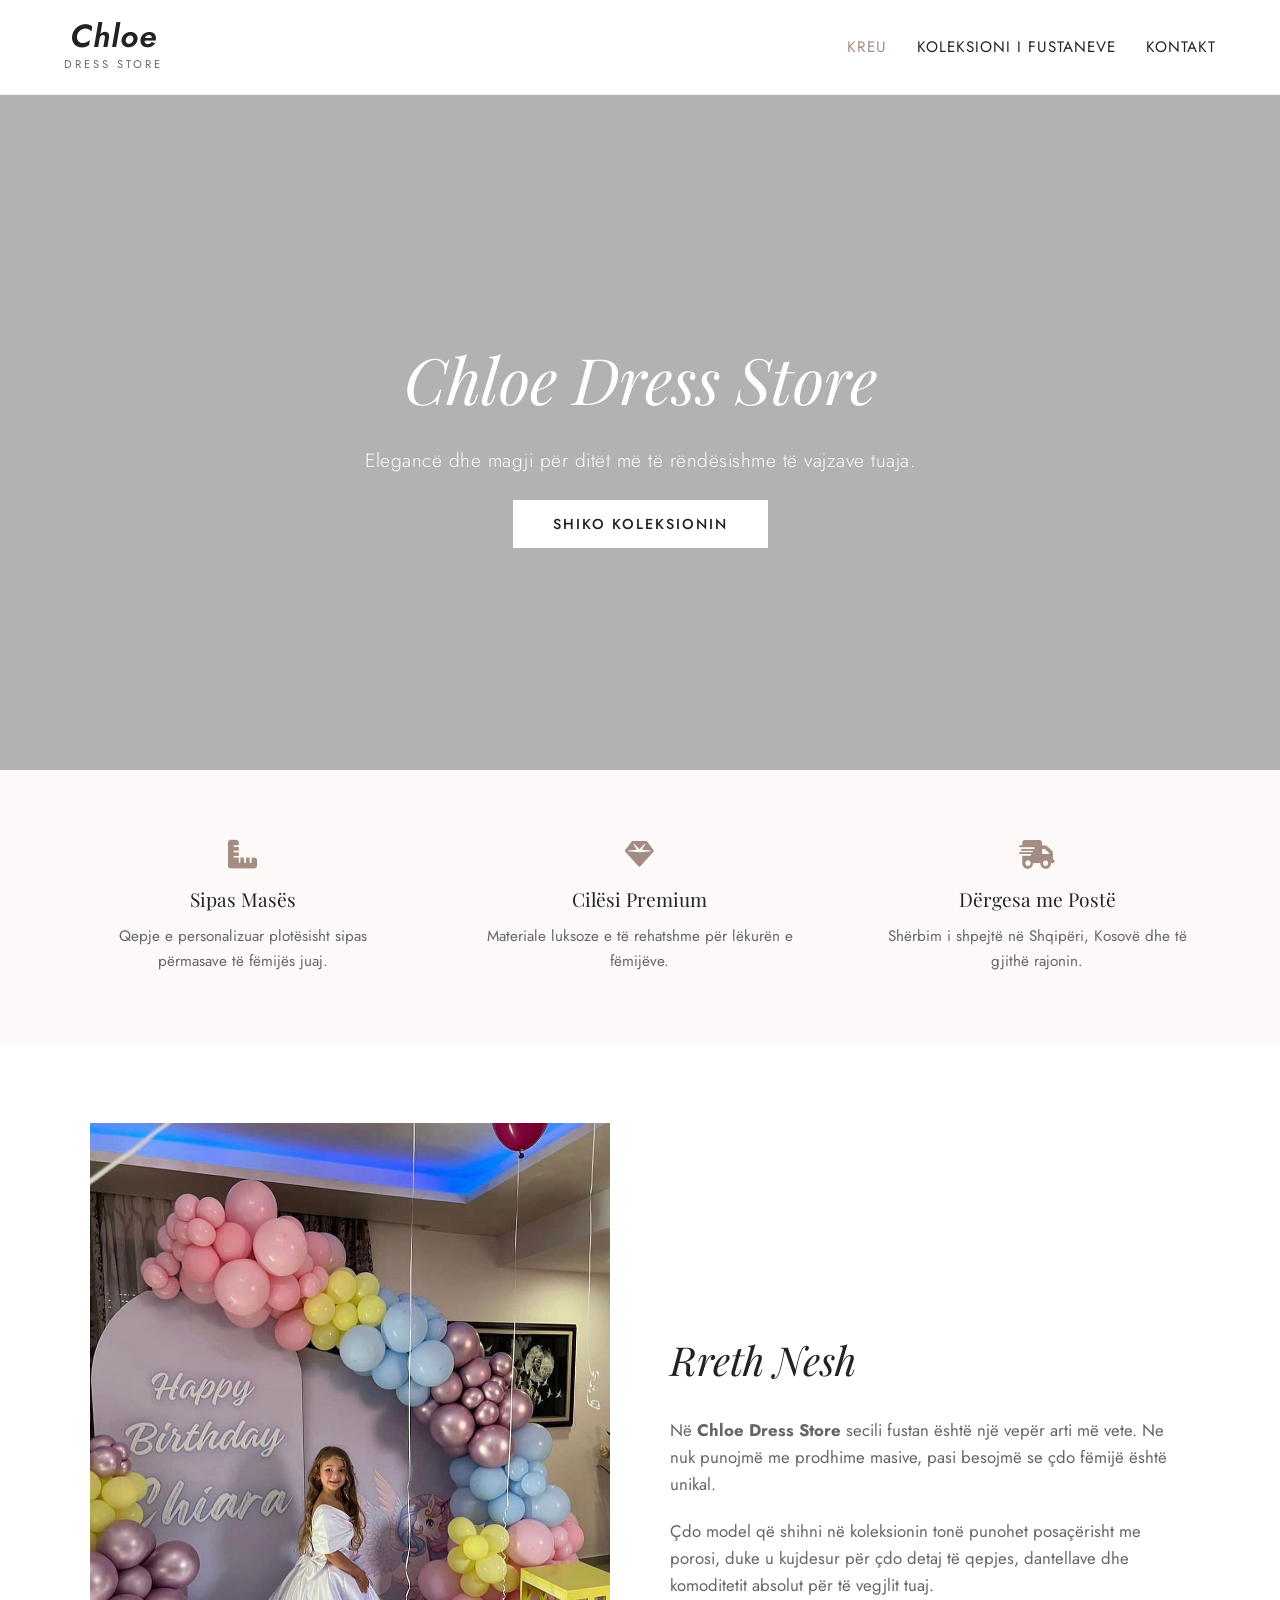
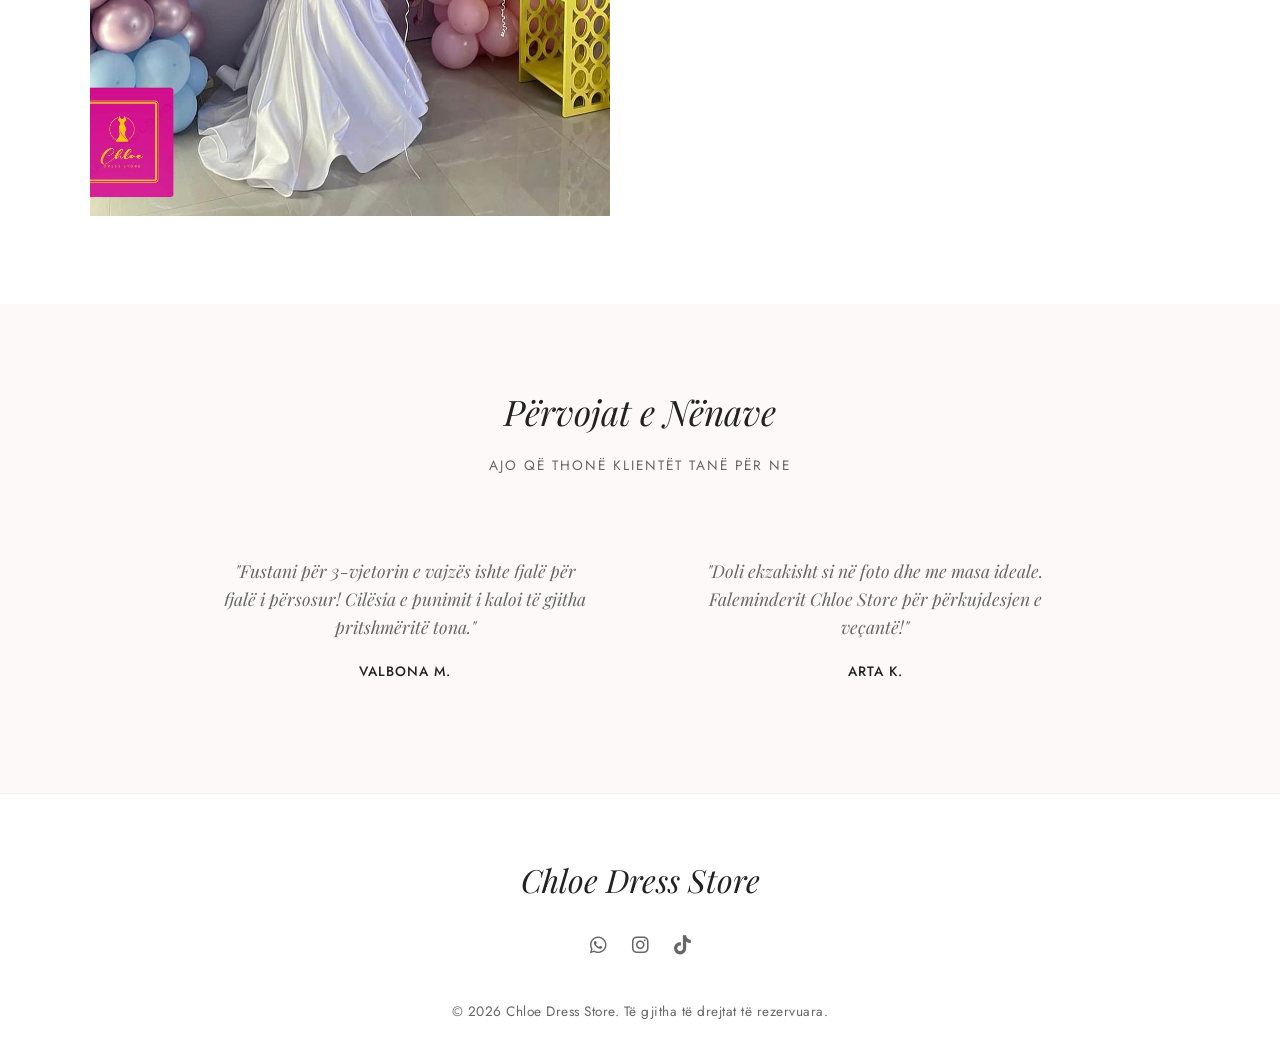
==== index.html @ 7ad75696 "Update index.html" ====
<!DOCTYPE html>
<html lang="sq">
<head>
    <meta charset="UTF-8">
    <meta name="viewport" content="width=device-width, initial-scale=1.0">
    <title>Chloe Dress Store | Kryesore</title>
    
    <!-- Fontet e reja elegante -->
    <link href="https://fonts.googleapis.com/css2?family=Playfair+Display:ital,wght@0,400;0,600;1,400;1,600&family=Jost:wght@300;400;500&display=swap" rel="stylesheet">
    <link rel="stylesheet" href="https://cdnjs.cloudflare.com/ajax/libs/font-awesome/6.4.0/css/all.min.css">
    
    <style>
        :root {
            --primary: #222222;        /* E zezë e butë për tekstin kryesor */
            --accent: #a38d82;         /* Ngjyrë toke/blush elegante për detajet */
            --light-bg: #fcf9f8;       /* Sfond i lehtë dhe i ngrohtë */
            --white: #ffffff;
            --gray: #666666;
            --border: #f0f0f0;
        }

        * { 
            margin: 0; 
            padding: 0; 
            box-sizing: border-box; 
            scroll-behavior: smooth; 
        }
        
        body { 
            font-family: 'Jost', sans-serif; 
            background-color: var(--white); 
            color: var(--primary); 
            line-height: 1.6;
        }

        h1, h2, h3, h4 {
            font-family: 'Playfair Display', serif;
            font-weight: 400;
        }

        /* ----- HEADER ----- */
        header { 
            background: var(--white); 
            padding: 20px 5%; 
            position: sticky; 
            top: 0; 
            z-index: 1000; 
            border-bottom: 1px solid var(--border); 
        }
        
        .nav-container { 
            display: flex; 
            justify-content: space-between; 
            align-items: center; 
            max-width: 1200px; 
            margin: 0 auto; 
        }
        
        .logo { 
            display: flex; 
            flex-direction: column;
            align-items: center; 
            text-decoration: none; 
        }
        
        .logo-text { 
            font-size: 2rem; 
            color: var(--primary); 
            font-style: italic;
            font-weight: 600; 
            line-height: 1; 
            letter-spacing: 1px;
        }
        
        .logo-sub { 
            font-size: 0.7rem; 
            letter-spacing: 3px; 
            color: var(--gray); 
            text-transform: uppercase; 
            margin-top: 4px;
        }
        
        .nav-menu { 
            display: flex; 
            list-style: none; 
            gap: 30px; 
        }
        
        .nav-link { 
            color: var(--primary); 
            text-decoration: none; 
            font-weight: 400; 
            font-size: 0.95rem; 
            text-transform: uppercase;
            letter-spacing: 1px;
            transition: color 0.3s; 
        }
        
        .nav-link:hover, .nav-link.active { 
            color: var(--accent); 
        }
        
        .hamburger { 
            display: none; 
            color: var(--primary); 
            font-size: 1.5rem; 
            cursor: pointer; 
        }

        /* ----- HERO SECTION ----- */
        .hero { 
            height: 75vh; 
            background: linear-gradient(rgba(0, 0, 0, 0.3), rgba(0, 0, 0, 0.3)), url('https://images.unsplash.com/photo-1518831959646-742c3a14ebf7?auto=format&fit=crop&w=1500&q=80') center/cover; 
            display: flex; 
            align-items: center; 
            justify-content: center; 
            text-align: center; 
            color: var(--white); 
            padding: 0 20px; 
        }
        
        .hero-content h1 { 
            font-size: 4rem; 
            margin-bottom: 15px; 
            font-style: italic;
        }
        
        .hero p { 
            font-size: 1.2rem; 
            max-width: 600px; 
            margin: 0 auto 35px auto; 
            font-weight: 300; 
            letter-spacing: 0.5px;
        }
        
        .btn-primary { 
            background: var(--white); 
            color: var(--primary); 
            padding: 14px 40px; 
            text-decoration: none; 
            font-weight: 500; 
            text-transform: uppercase; 
            letter-spacing: 2px;
            font-size: 0.9rem;
            transition: all 0.3s ease; 
        }
        
        .btn-primary:hover { 
            background: var(--primary); 
            color: var(--white); 
        }

        /* ----- FEATURES ----- */
        .features { 
            background-color: var(--light-bg);
            padding: 50px 5%;
            display: grid; 
            grid-template-columns: repeat(auto-fit, minmax(250px, 1fr)); 
            gap: 40px; 
            text-align: center;
        }
        
        .feature-box { 
            padding: 20px;
        }
        
        .feature-box i { 
            font-size: 1.8rem; 
            color: var(--accent); 
            margin-bottom: 15px; 
        }
        
        .feature-box h4 { 
            font-size: 1.2rem; 
            margin-bottom: 10px; 
            color: var(--primary);
        }
        
        .feature-box p { 
            font-size: 0.95rem; 
            color: var(--gray); 
        }

        /* ----- ABOUT SECTION ----- */
        .about-section { 
            padding: 80px 5%; 
            background: var(--white);
        }
        
        .about-container { 
            max-width: 1100px; 
            margin: 0 auto; 
            display: grid; 
            grid-template-columns: 1fr 1fr; 
            gap: 60px; 
            align-items: center; 
        }
        
        .about-img img { 
            width: 100%; 
            aspect-ratio: 3 / 4; /* Formati 3:4 per fustanet */
            object-fit: cover;
        }
        
        .about-text h2 { 
            font-size: 2.5rem; 
            color: var(--primary); 
            margin-bottom: 25px; 
            font-style: italic;
        }
        
        .about-text p { 
            color: var(--gray); 
            margin-bottom: 20px; 
            font-size: 1.05rem;
        }

        /* ----- TESTIMONIALS ----- */
        .testimonials { 
            background-color: var(--light-bg);
            padding: 80px 5%; 
            text-align: center;
        }
        
        .section-title { 
            font-size: 2.2rem; 
            color: var(--primary); 
            margin-bottom: 15px; 
            font-style: italic;
        }
        
        .section-subtitle { 
            color: var(--gray); 
            margin-bottom: 50px; 
            text-transform: uppercase;
            letter-spacing: 2px;
            font-size: 0.85rem;
        }
        
        .test-grid { 
            max-width: 900px;
            margin: 0 auto;
            display: grid; 
            grid-template-columns: repeat(auto-fit, minmax(300px, 1fr)); 
            gap: 40px; 
        }
        
        .test-card { 
            padding: 30px; 
        }
        
        .test-card p { 
            font-style: italic; 
            color: var(--gray); 
            font-size: 1.1rem; 
            margin-bottom: 20px; 
            font-family: 'Playfair Display', serif;
        }
        
        .test-user { 
            font-weight: 500; 
            color: var(--primary); 
            text-transform: uppercase;
            font-size: 0.85rem;
            letter-spacing: 1px;
        }

        /* ----- FOOTER ----- */
        footer { 
            background: var(--white); 
            color: var(--primary); 
            padding: 60px 5% 30px 5%; 
            border-top: 1px solid var(--border); 
            text-align: center; 
        }
        
        .footer-content { 
            max-width: 1200px; 
            margin: 0 auto; 
            display: flex; 
            flex-direction: column; 
            align-items: center; 
            gap: 25px; 
        }
        
        .footer-logo {
            font-family: 'Playfair Display', serif; 
            font-size: 2rem; 
            font-style: italic;
            color: var(--primary);
        }

        .social-icons { 
            display: flex; 
            gap: 25px; 
        }
        
        .social-btn { 
            color: var(--gray); 
            font-size: 1.2rem; 
            text-decoration: none; 
            transition: color 0.3s; 
        }
        
        .social-btn:hover { 
            color: var(--accent); 
        }
        
        .copyright { 
            margin-top: 40px; 
            color: var(--gray); 
            font-size: 0.85rem; 
            letter-spacing: 0.5px;
        }

        /* ----- RESPONSIVE ----- */
        @media (max-width: 768px) {
            .nav-menu { 
                position: fixed; 
                top: 70px; 
                left: -100%; 
                width: 100%; 
                height: auto;
                background: var(--white); 
                flex-direction: column; 
                align-items: center; 
                padding: 40px 0; 
                transition: 0.4s; 
                border-bottom: 1px solid var(--border);
                box-shadow: 0 10px 15px rgba(0,0,0,0.05);
            }
            .nav-menu.active { 
                left: 0; 
            }
            .hamburger { 
                display: block; 
            }
            .about-container { 
                grid-template-columns: 1fr; 
                gap: 40px;
            }
            .hero-content h1 { 
                font-size: 2.8rem; 
            }
        }
    </style>
</head>
<body>

    <header>
        <div class="nav-container">
            <a href="index.html" class="logo">
                <span class="logo-text">Chloe</span>
                <span class="logo-sub">Dress Store</span>
            </a>
            <ul class="nav-menu" id="navMenu">
                <li><a href="index.html" class="nav-link active">Kreu</a></li>
                <li><a href="dresses.html" class="nav-link">Koleksioni i Fustaneve</a></li>
                <li><a href="#kontakt" class="nav-link">Kontakt</a></li>
            </ul>
            <div class="hamburger" id="hamburger"><i class="fas fa-bars"></i></div>
        </div>
    </header>

    <section class="hero">
        <div class="hero-content">
            <h1>Chloe Dress Store</h1>
            <p>Elegancë dhe magji për ditët më të rëndësishme të vajzave tuaja.</p>
            <a href="dresses.html" class="btn-primary">Shiko Koleksionin</a>
        </div>
    </section>

    <div class="features">
        <div class="feature-box">
            <i class="fas fa-ruler-combined"></i>
            <h4>Sipas Masës</h4>
            <p>Qepje e personalizuar plotësisht sipas përmasave të fëmijës juaj.</p>
        </div>
        <div class="feature-box">
            <i class="fas fa-gem"></i>
            <h4>Cilësi Premium</h4>
            <p>Materiale luksoze e të rehatshme për lëkurën e fëmijëve.</p>
        </div>
        <div class="feature-box">
            <i class="fas fa-shipping-fast"></i>
            <h4>Dërgesa me Postë</h4>
            <p>Shërbim i shpejtë në Shqipëri, Kosovë dhe të gjithë rajonin.</p>
        </div>
    </div>

    <section class="about-section">
        <div class="about-container">
            <div class="about-img">
                <!-- Imazhi do të qëndrojë gjithmonë në formatin 3:4 -->
                <img src="Dresses Images/Dress3_1.jpg" alt="Chloe Store">
            </div>
            <div class="about-text">
                <h2>Rreth Nesh</h2>
                <p>Në <strong>Chloe Dress Store</strong> secili fustan është një vepër arti më vete. Ne nuk punojmë me prodhime masive, pasi besojmë se çdo fëmijë është unikal.</p>
                <p>Çdo model që shihni në koleksionin tonë punohet posaçërisht me porosi, duke u kujdesur për çdo detaj të qepjes, dantellave dhe komoditetit absolut për të vegjlit tuaj.</p>
            </div>
        </div>
    </section>

    <section class="testimonials">
        <h2 class="section-title">Përvojat e Nënave</h2>
        <p class="section-subtitle">Ajo që thonë klientët tanë për ne</p>
        <div class="test-grid">
            <div class="test-card">
                <p>"Fustani për 3-vjetorin e vajzës ishte fjalë për fjalë i përsosur! Cilësia e punimit i kaloi të gjitha pritshmëritë tona."</p>
                <div class="test-user">Valbona M.</div>
            </div>
            <div class="test-card">
                <p>"Doli ekzakisht si në foto dhe me masa ideale. Faleminderit Chloe Store për përkujdesjen e veçantë!"</p>
                <div class="test-user">Arta K.</div>
            </div>
        </div>
    </section>

    <footer id="kontakt">
        <div class="footer-content">
            <h3 class="footer-logo">Chloe Dress Store</h3>
            <div class="social-icons">
                <a href="https://wa.me/355686715188" target="_blank" class="social-btn"><i class="fab fa-whatsapp"></i></a>
                <a href="https://instagram.com/chloe_dress_store" target="_blank" class="social-btn"><i class="fab fa-instagram"></i></a>
                <a href="https://tiktok.com/@chloe_dress" target="_blank" class="social-btn"><i class="fab fa-tiktok"></i></a>
            </div>
        </div>
        <div class="copyright">&copy; 2026 Chloe Dress Store. Të gjitha të drejtat të rezervuara.</div>
    </footer>

    <script>
        const hamburger = document.getElementById('hamburger');
        const navMenu = document.getElementById('navMenu');
        const navLinks = document.querySelectorAll('.nav-link');

        hamburger.addEventListener('click', () => navMenu.classList.toggle('active'));
        
        navLinks.forEach(link => {
            link.addEventListener('click', () => navMenu.classList.remove('active'));
        });
    </script>
</body>
</html>
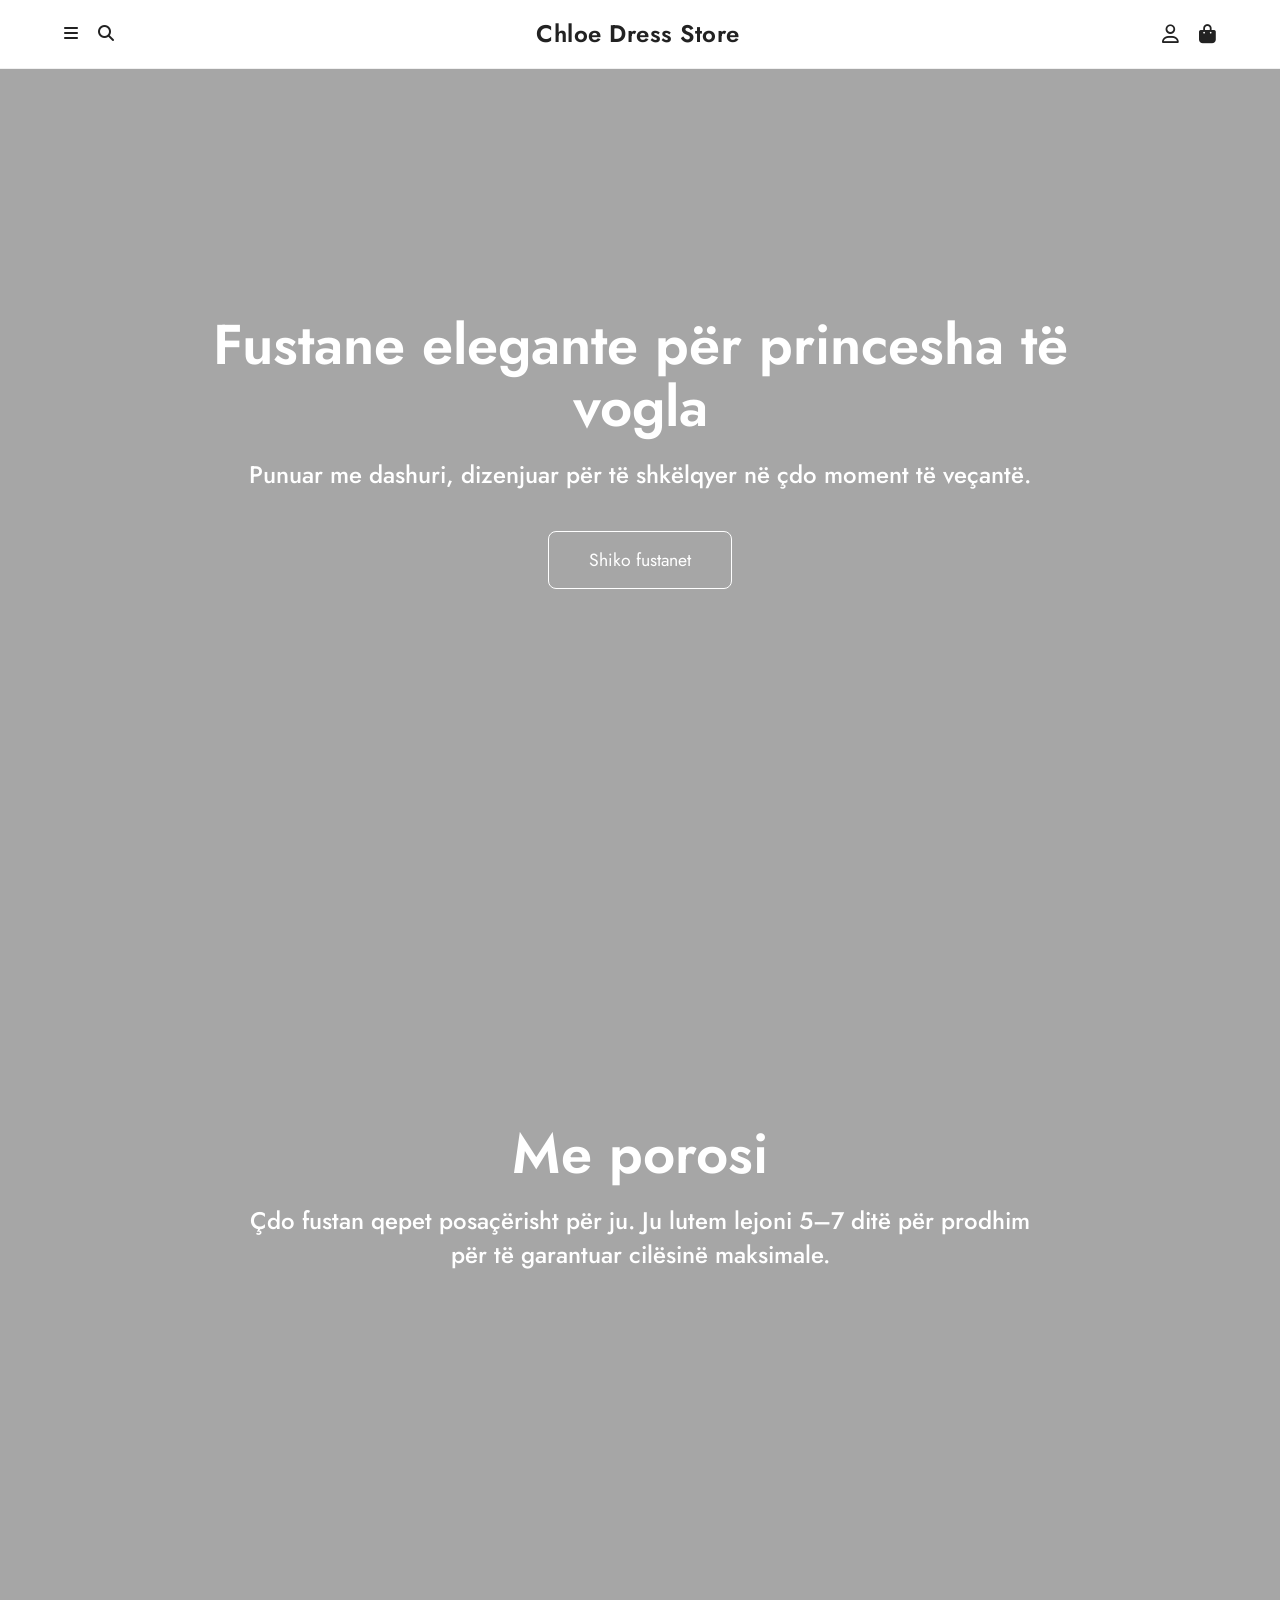
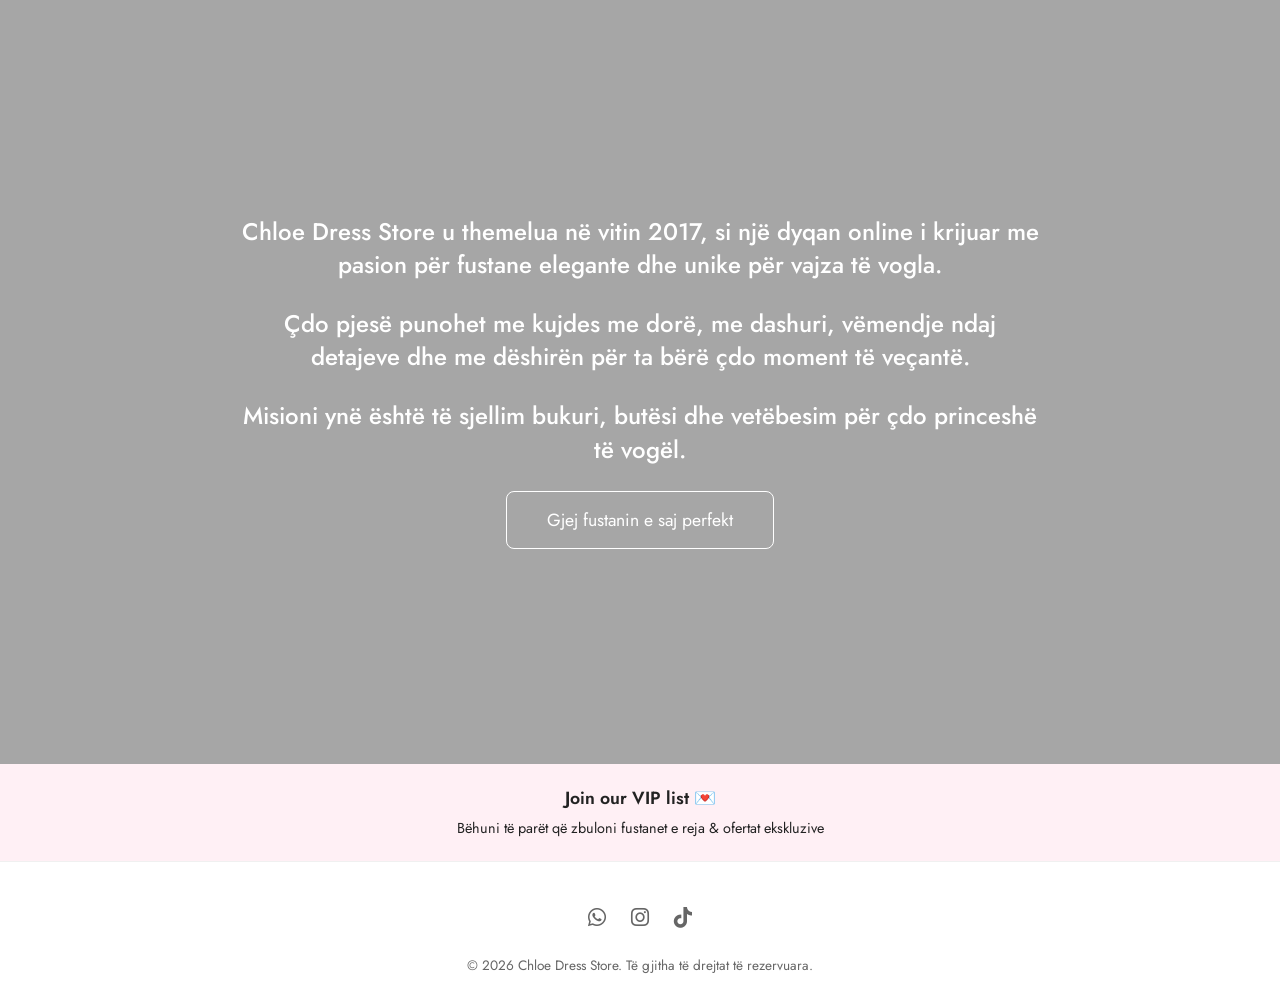
==== commit 2aaa98a1: "Update index.html" ====
--- a/index.html
+++ b/index.html
@@ -5,15 +5,13 @@
     <meta name="viewport" content="width=device-width, initial-scale=1.0">
     <title>Chloe Dress Store | Kryesore</title>
     
-    <!-- Fontet e reja elegante -->
-    <link href="https://fonts.googleapis.com/css2?family=Playfair+Display:ital,wght@0,400;0,600;1,400;1,600&family=Jost:wght@300;400;500&display=swap" rel="stylesheet">
+    <!-- Fontet elegante -->
+    <link href="https://fonts.googleapis.com/css2?family=Playfair+Display:ital,wght@0,400;0,600;1,400;1,600&family=Jost:wght@300;400;500;600&display=swap" rel="stylesheet">
     <link rel="stylesheet" href="https://cdnjs.cloudflare.com/ajax/libs/font-awesome/6.4.0/css/all.min.css">
     
     <style>
         :root {
-            --primary: #222222;        /* E zezë e butë për tekstin kryesor */
-            --accent: #a38d82;         /* Ngjyrë toke/blush elegante për detajet */
-            --light-bg: #fcf9f8;       /* Sfond i lehtë dhe i ngrohtë */
+            --primary: #222222;
             --white: #ffffff;
             --gray: #666666;
             --border: #f0f0f0;
@@ -33,15 +31,10 @@
             line-height: 1.6;
         }
 
-        h1, h2, h3, h4 {
-            font-family: 'Playfair Display', serif;
-            font-weight: 400;
-        }
-
         /* ----- HEADER ----- */
         header { 
             background: var(--white); 
-            padding: 20px 5%; 
+            padding: 15px 5%; 
             position: sticky; 
             top: 0; 
             z-index: 1000; 
@@ -57,388 +50,208 @@
         }
         
         .logo { 
-            display: flex; 
-            flex-direction: column;
-            align-items: center; 
-            text-decoration: none; 
-        }
-        
-        .logo-text { 
-            font-size: 2rem; 
-            color: var(--primary); 
-            font-style: italic;
-            font-weight: 600; 
-            line-height: 1; 
-            letter-spacing: 1px;
-        }
-        
-        .logo-sub { 
-            font-size: 0.7rem; 
-            letter-spacing: 3px; 
-            color: var(--gray); 
-            text-transform: uppercase; 
-            margin-top: 4px;
-        }
-        
-        .nav-menu { 
-            display: flex; 
-            list-style: none; 
-            gap: 30px; 
-        }
-        
-        .nav-link { 
+            font-family: 'Jost', sans-serif;
+            font-size: 1.5rem; 
+            font-weight: 600;
             color: var(--primary); 
             text-decoration: none; 
-            font-weight: 400; 
-            font-size: 0.95rem; 
-            text-transform: uppercase;
-            letter-spacing: 1px;
-            transition: color 0.3s; 
-        }
-        
-        .nav-link:hover, .nav-link.active { 
-            color: var(--accent); 
-        }
-        
-        .hamburger { 
-            display: none; 
-            color: var(--primary); 
-            font-size: 1.5rem; 
-            cursor: pointer; 
-        }
-
-        /* ----- HERO SECTION ----- */
-        .hero { 
-            height: 75vh; 
-            background: linear-gradient(rgba(0, 0, 0, 0.3), rgba(0, 0, 0, 0.3)), url('https://images.unsplash.com/photo-1518831959646-742c3a14ebf7?auto=format&fit=crop&w=1500&q=80') center/cover; 
+            letter-spacing: 0.5px;
+        }
+        
+        .nav-icons { 
             display: flex; 
-            align-items: center; 
-            justify-content: center; 
-            text-align: center; 
-            color: var(--white); 
-            padding: 0 20px; 
-        }
-        
-        .hero-content h1 { 
-            font-size: 4rem; 
-            margin-bottom: 15px; 
-            font-style: italic;
-        }
-        
-        .hero p { 
-            font-size: 1.2rem; 
-            max-width: 600px; 
-            margin: 0 auto 35px auto; 
-            font-weight: 300; 
-            letter-spacing: 0.5px;
-        }
-        
-        .btn-primary { 
-            background: var(--white); 
-            color: var(--primary); 
-            padding: 14px 40px; 
-            text-decoration: none; 
-            font-weight: 500; 
-            text-transform: uppercase; 
-            letter-spacing: 2px;
-            font-size: 0.9rem;
-            transition: all 0.3s ease; 
-        }
-        
-        .btn-primary:hover { 
-            background: var(--primary); 
-            color: var(--white); 
-        }
-
-        /* ----- FEATURES ----- */
-        .features { 
-            background-color: var(--light-bg);
-            padding: 50px 5%;
-            display: grid; 
-            grid-template-columns: repeat(auto-fit, minmax(250px, 1fr)); 
-            gap: 40px; 
+            gap: 20px; 
+            font-size: 1.2rem;
+            color: var(--primary);
+        }
+
+        /* ----- SEKSIONET ME IMAZH NE SFOND (Sipas Fotove) ----- */
+        .image-section {
+            position: relative;
+            display: flex;
+            flex-direction: column;
+            justify-content: center;
+            align-items: center;
             text-align: center;
-        }
-        
-        .feature-box { 
+            padding: 80px 20px;
+            color: var(--white);
+            background-size: cover;
+            background-position: center;
+            min-height: 85vh;
+        }
+
+        /* Shtresë e errët mbi foto për të lexuar tekstin qartë */
+        .image-section::before {
+            content: '';
+            position: absolute;
+            top: 0; left: 0; right: 0; bottom: 0;
+            background: rgba(0, 0, 0, 0.35); 
+            z-index: 1;
+        }
+
+        .image-section > * {
+            position: relative;
+            z-index: 2;
+        }
+
+        .image-section h1 {
+            font-family: 'Jost', sans-serif;
+            font-size: 3.5rem;
+            font-weight: 600;
+            margin-bottom: 20px;
+            line-height: 1.1;
+            max-width: 900px;
+        }
+
+        .image-section p {
+            font-family: 'Jost', sans-serif;
+            font-size: 1.5rem;
+            font-weight: 500;
+            max-width: 800px;
+            margin-bottom: 40px;
+            line-height: 1.4;
+        }
+
+        .about-text-block p {
+            margin-bottom: 25px;
+        }
+
+        /* Butonat Transparent me Kontur */
+        .btn-outline {
+            display: inline-block;
+            padding: 14px 40px;
+            border: 1px solid var(--white);
+            border-radius: 8px; /* Kënde të lakuara lehtë si në foto */
+            color: var(--white);
+            text-decoration: none;
+            font-size: 1.1rem;
+            font-weight: 400;
+            transition: all 0.3s ease;
+        }
+
+        .btn-outline:hover {
+            background: var(--white);
+            color: var(--primary);
+        }
+
+        /* Fotot e Sfondit per secilin seksion */
+        .hero-bg {
+            background-image: url('https://images.unsplash.com/photo-1518831959646-742c3a14ebf7?auto=format&fit=crop&w=1500&q=80');
+        }
+        
+        .order-bg {
+            background-image: url('https://images.unsplash.com/photo-1600880292203-757bb62b4baf?auto=format&fit=crop&w=1500&q=80');
+        }
+
+        .about-bg {
+            background-image: url('https://images.unsplash.com/photo-1587241321921-91a834d6d191?auto=format&fit=crop&w=1500&q=80');
+        }
+
+        /* ----- INFO BAR (VIP LIST) ----- */
+        .newsletter-bar {
+            background-color: #fff0f5; /* Ngjyrë e lehtë rozë si në fund të fotos */
+            text-align: center;
             padding: 20px;
-        }
-        
-        .feature-box i { 
-            font-size: 1.8rem; 
-            color: var(--accent); 
-            margin-bottom: 15px; 
-        }
-        
-        .feature-box h4 { 
-            font-size: 1.2rem; 
-            margin-bottom: 10px; 
+            font-weight: 600;
+            font-size: 1.1rem;
             color: var(--primary);
-        }
-        
-        .feature-box p { 
-            font-size: 0.95rem; 
-            color: var(--gray); 
-        }
-
-        /* ----- ABOUT SECTION ----- */
-        .about-section { 
-            padding: 80px 5%; 
-            background: var(--white);
-        }
-        
-        .about-container { 
-            max-width: 1100px; 
-            margin: 0 auto; 
-            display: grid; 
-            grid-template-columns: 1fr 1fr; 
-            gap: 60px; 
-            align-items: center; 
-        }
-        
-        .about-img img { 
-            width: 100%; 
-            aspect-ratio: 3 / 4; /* Formati 3:4 per fustanet */
-            object-fit: cover;
-        }
-        
-        .about-text h2 { 
-            font-size: 2.5rem; 
-            color: var(--primary); 
-            margin-bottom: 25px; 
-            font-style: italic;
-        }
-        
-        .about-text p { 
-            color: var(--gray); 
-            margin-bottom: 20px; 
-            font-size: 1.05rem;
-        }
-
-        /* ----- TESTIMONIALS ----- */
-        .testimonials { 
-            background-color: var(--light-bg);
-            padding: 80px 5%; 
-            text-align: center;
-        }
-        
-        .section-title { 
-            font-size: 2.2rem; 
-            color: var(--primary); 
-            margin-bottom: 15px; 
-            font-style: italic;
-        }
-        
-        .section-subtitle { 
-            color: var(--gray); 
-            margin-bottom: 50px; 
-            text-transform: uppercase;
-            letter-spacing: 2px;
-            font-size: 0.85rem;
-        }
-        
-        .test-grid { 
-            max-width: 900px;
-            margin: 0 auto;
-            display: grid; 
-            grid-template-columns: repeat(auto-fit, minmax(300px, 1fr)); 
-            gap: 40px; 
-        }
-        
-        .test-card { 
-            padding: 30px; 
-        }
-        
-        .test-card p { 
-            font-style: italic; 
-            color: var(--gray); 
-            font-size: 1.1rem; 
-            margin-bottom: 20px; 
-            font-family: 'Playfair Display', serif;
-        }
-        
-        .test-user { 
-            font-weight: 500; 
-            color: var(--primary); 
-            text-transform: uppercase;
-            font-size: 0.85rem;
-            letter-spacing: 1px;
         }
 
         /* ----- FOOTER ----- */
         footer { 
             background: var(--white); 
             color: var(--primary); 
-            padding: 60px 5% 30px 5%; 
+            padding: 40px 5% 20px 5%; 
             border-top: 1px solid var(--border); 
             text-align: center; 
         }
         
-        .footer-content { 
-            max-width: 1200px; 
-            margin: 0 auto; 
-            display: flex; 
-            flex-direction: column; 
-            align-items: center; 
-            gap: 25px; 
-        }
-        
-        .footer-logo {
-            font-family: 'Playfair Display', serif; 
-            font-size: 2rem; 
-            font-style: italic;
-            color: var(--primary);
-        }
-
         .social-icons { 
             display: flex; 
+            justify-content: center;
             gap: 25px; 
+            margin-bottom: 20px;
         }
         
         .social-btn { 
             color: var(--gray); 
-            font-size: 1.2rem; 
+            font-size: 1.3rem; 
             text-decoration: none; 
             transition: color 0.3s; 
         }
         
         .social-btn:hover { 
-            color: var(--accent); 
+            color: #000; 
         }
         
         .copyright { 
-            margin-top: 40px; 
             color: var(--gray); 
             font-size: 0.85rem; 
-            letter-spacing: 0.5px;
         }
 
         /* ----- RESPONSIVE ----- */
         @media (max-width: 768px) {
-            .nav-menu { 
-                position: fixed; 
-                top: 70px; 
-                left: -100%; 
-                width: 100%; 
-                height: auto;
-                background: var(--white); 
-                flex-direction: column; 
-                align-items: center; 
-                padding: 40px 0; 
-                transition: 0.4s; 
-                border-bottom: 1px solid var(--border);
-                box-shadow: 0 10px 15px rgba(0,0,0,0.05);
+            .image-section h1 { 
+                font-size: 2.5rem; 
             }
-            .nav-menu.active { 
-                left: 0; 
-            }
-            .hamburger { 
-                display: block; 
-            }
-            .about-container { 
-                grid-template-columns: 1fr; 
-                gap: 40px;
-            }
-            .hero-content h1 { 
-                font-size: 2.8rem; 
+            .image-section p {
+                font-size: 1.2rem;
             }
         }
     </style>
 </head>
 <body>
 
+    <!-- Header (Menu) -->
     <header>
         <div class="nav-container">
-            <a href="index.html" class="logo">
-                <span class="logo-text">Chloe</span>
-                <span class="logo-sub">Dress Store</span>
-            </a>
-            <ul class="nav-menu" id="navMenu">
-                <li><a href="index.html" class="nav-link active">Kreu</a></li>
-                <li><a href="dresses.html" class="nav-link">Koleksioni i Fustaneve</a></li>
-                <li><a href="#kontakt" class="nav-link">Kontakt</a></li>
-            </ul>
-            <div class="hamburger" id="hamburger"><i class="fas fa-bars"></i></div>
+            <div><i class="fas fa-bars"></i> &nbsp;&nbsp; <i class="fas fa-search"></i></div>
+            <a href="index.html" class="logo">Chloe Dress Store</a>
+            <div class="nav-icons">
+                <i class="far fa-user"></i>
+                <i class="fas fa-shopping-bag"></i>
+            </div>
         </div>
     </header>
 
-    <section class="hero">
-        <div class="hero-content">
-            <h1>Chloe Dress Store</h1>
-            <p>Elegancë dhe magji për ditët më të rëndësishme të vajzave tuaja.</p>
-            <a href="dresses.html" class="btn-primary">Shiko Koleksionin</a>
+    <!-- Seksioni 1: Hero (Bazuar në image.png sipër) -->
+    <section class="image-section hero-bg">
+        <h1>Fustane elegante për princesha të vogla</h1>
+        <p>Punuar me dashuri, dizenjuar për të shkëlqyer në çdo moment të veçantë.</p>
+        <a href="dresses.html" class="btn-outline">Shiko fustanet</a>
+    </section>
+
+    <!-- Seksioni 2: Made to Order (Bazuar në image.png poshtë) -->
+    <section class="image-section order-bg">
+        <h1>Me porosi</h1>
+        <p>Çdo fustan qepet posaçërisht për ju. Ju lutem lejoni 5–7 ditë për prodhim për të garantuar cilësinë maksimale.</p>
+    </section>
+
+    <!-- Seksioni 3: Rreth Nesh (Bazuar në image_2.png) -->
+    <section class="image-section about-bg">
+        <div class="about-text-block">
+            <p>Chloe Dress Store u themelua në vitin 2017, si një dyqan online i krijuar me pasion për fustane elegante dhe unike për vajza të vogla.</p>
+            <p>Çdo pjesë punohet me kujdes me dorë, me dashuri, vëmendje ndaj detajeve dhe me dëshirën për ta bërë çdo moment të veçantë.</p>
+            <p>Misioni ynë është të sjellim bukuri, butësi dhe vetëbesim për çdo princeshë të vogël.</p>
         </div>
+        <a href="dresses.html" class="btn-outline">Gjej fustanin e saj perfekt</a>
     </section>
 
-    <div class="features">
-        <div class="feature-box">
-            <i class="fas fa-ruler-combined"></i>
-            <h4>Sipas Masës</h4>
-            <p>Qepje e personalizuar plotësisht sipas përmasave të fëmijës juaj.</p>
-        </div>
-        <div class="feature-box">
-            <i class="fas fa-gem"></i>
-            <h4>Cilësi Premium</h4>
-            <p>Materiale luksoze e të rehatshme për lëkurën e fëmijëve.</p>
-        </div>
-        <div class="feature-box">
-            <i class="fas fa-shipping-fast"></i>
-            <h4>Dërgesa me Postë</h4>
-            <p>Shërbim i shpejtë në Shqipëri, Kosovë dhe të gjithë rajonin.</p>
-        </div>
+    <!-- Shiriti i Newsletter -->
+    <div class="newsletter-bar">
+        Join our VIP list 💌 <br>
+        <span style="font-size: 0.9rem; font-weight: 400;">Bëhuni të parët që zbuloni fustanet e reja & ofertat ekskluzive</span>
     </div>
 
-    <section class="about-section">
-        <div class="about-container">
-            <div class="about-img">
-                <!-- Imazhi do të qëndrojë gjithmonë në formatin 3:4 -->
-                <img src="Dresses Images/Dress3_1.jpg" alt="Chloe Store">
-            </div>
-            <div class="about-text">
-                <h2>Rreth Nesh</h2>
-                <p>Në <strong>Chloe Dress Store</strong> secili fustan është një vepër arti më vete. Ne nuk punojmë me prodhime masive, pasi besojmë se çdo fëmijë është unikal.</p>
-                <p>Çdo model që shihni në koleksionin tonë punohet posaçërisht me porosi, duke u kujdesur për çdo detaj të qepjes, dantellave dhe komoditetit absolut për të vegjlit tuaj.</p>
-            </div>
-        </div>
-    </section>
-
-    <section class="testimonials">
-        <h2 class="section-title">Përvojat e Nënave</h2>
-        <p class="section-subtitle">Ajo që thonë klientët tanë për ne</p>
-        <div class="test-grid">
-            <div class="test-card">
-                <p>"Fustani për 3-vjetorin e vajzës ishte fjalë për fjalë i përsosur! Cilësia e punimit i kaloi të gjitha pritshmëritë tona."</p>
-                <div class="test-user">Valbona M.</div>
-            </div>
-            <div class="test-card">
-                <p>"Doli ekzakisht si në foto dhe me masa ideale. Faleminderit Chloe Store për përkujdesjen e veçantë!"</p>
-                <div class="test-user">Arta K.</div>
-            </div>
-        </div>
-    </section>
-
-    <footer id="kontakt">
-        <div class="footer-content">
-            <h3 class="footer-logo">Chloe Dress Store</h3>
-            <div class="social-icons">
-                <a href="https://wa.me/355686715188" target="_blank" class="social-btn"><i class="fab fa-whatsapp"></i></a>
-                <a href="https://instagram.com/chloe_dress_store" target="_blank" class="social-btn"><i class="fab fa-instagram"></i></a>
-                <a href="https://tiktok.com/@chloe_dress" target="_blank" class="social-btn"><i class="fab fa-tiktok"></i></a>
-            </div>
+    <!-- Footer -->
+    <footer>
+        <div class="social-icons">
+            <a href="#" class="social-btn"><i class="fab fa-whatsapp"></i></a>
+            <a href="#" class="social-btn"><i class="fab fa-instagram"></i></a>
+            <a href="#" class="social-btn"><i class="fab fa-tiktok"></i></a>
         </div>
         <div class="copyright">&copy; 2026 Chloe Dress Store. Të gjitha të drejtat të rezervuara.</div>
     </footer>
 
-    <script>
-        const hamburger = document.getElementById('hamburger');
-        const navMenu = document.getElementById('navMenu');
-        const navLinks = document.querySelectorAll('.nav-link');
-
-        hamburger.addEventListener('click', () => navMenu.classList.toggle('active'));
-        
-        navLinks.forEach(link => {
-            link.addEventListener('click', () => navMenu.classList.remove('active'));
-        });
-    </script>
 </body>
 </html>
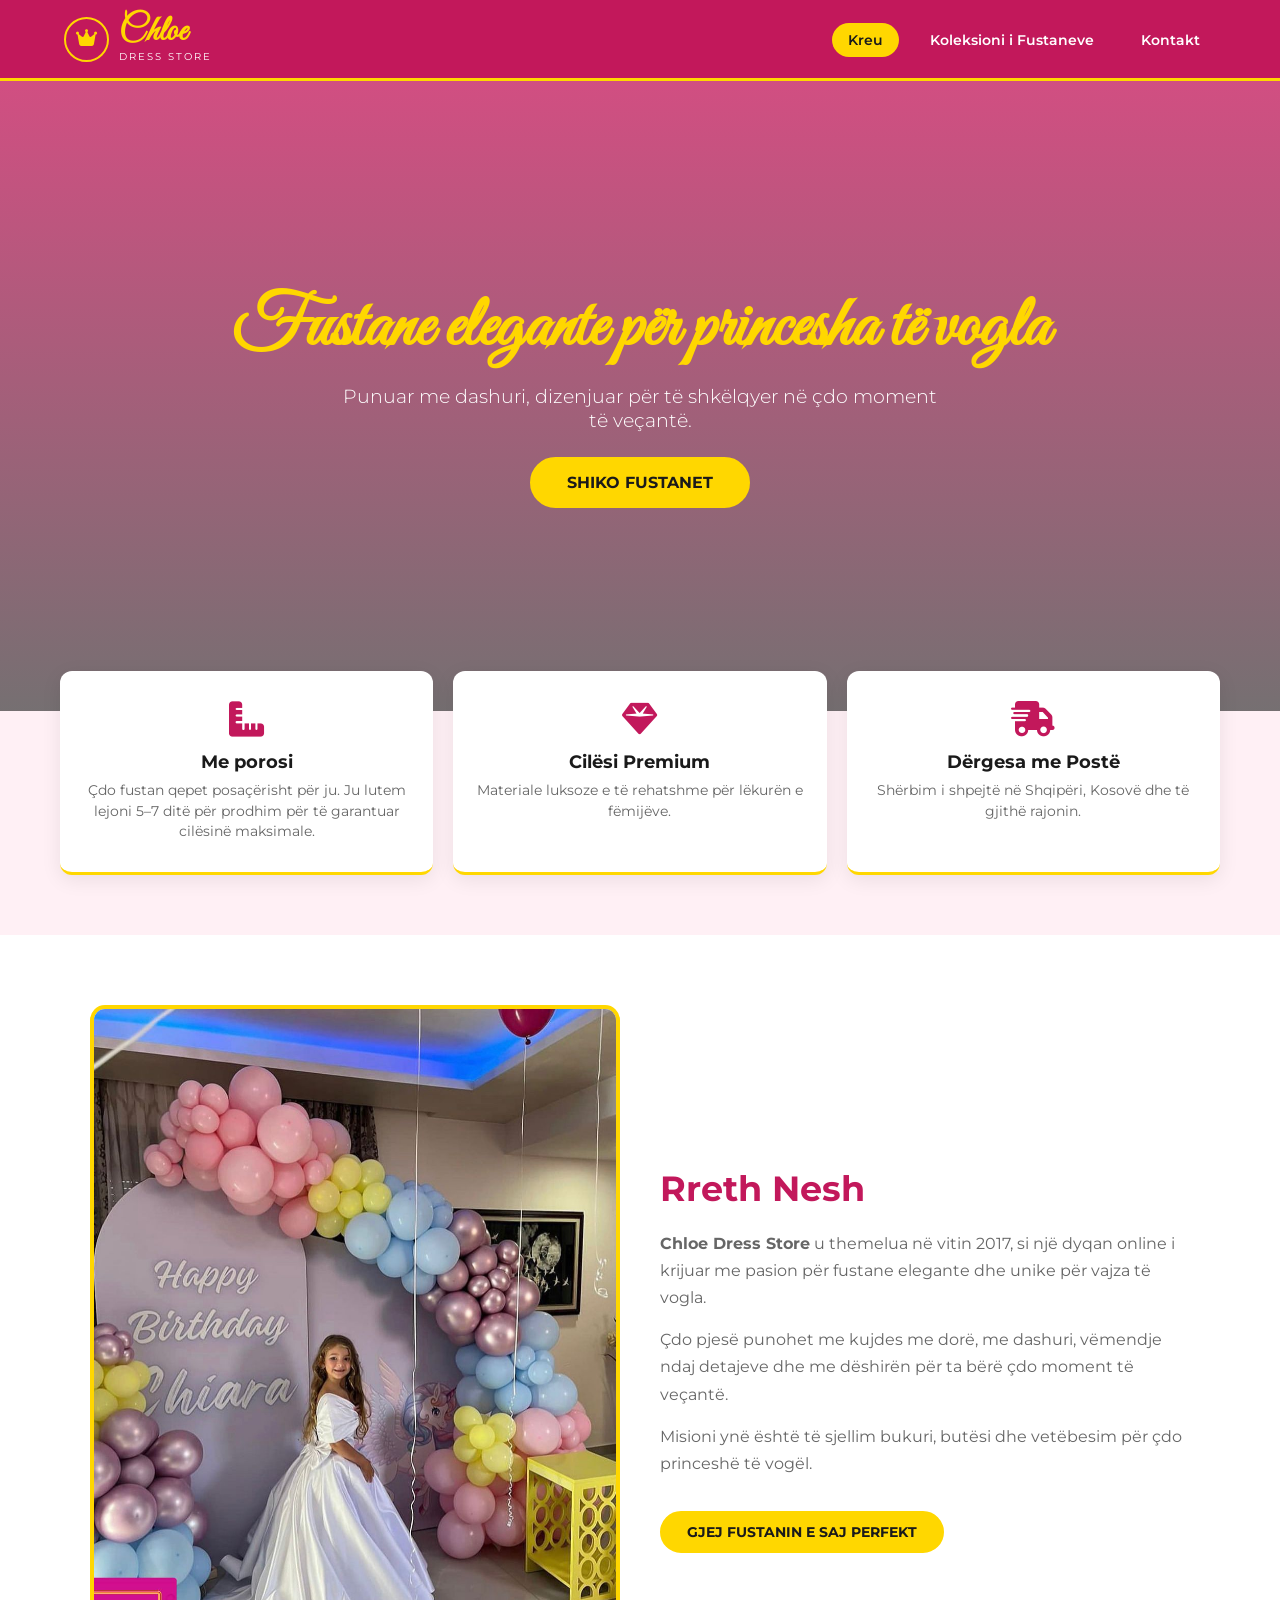
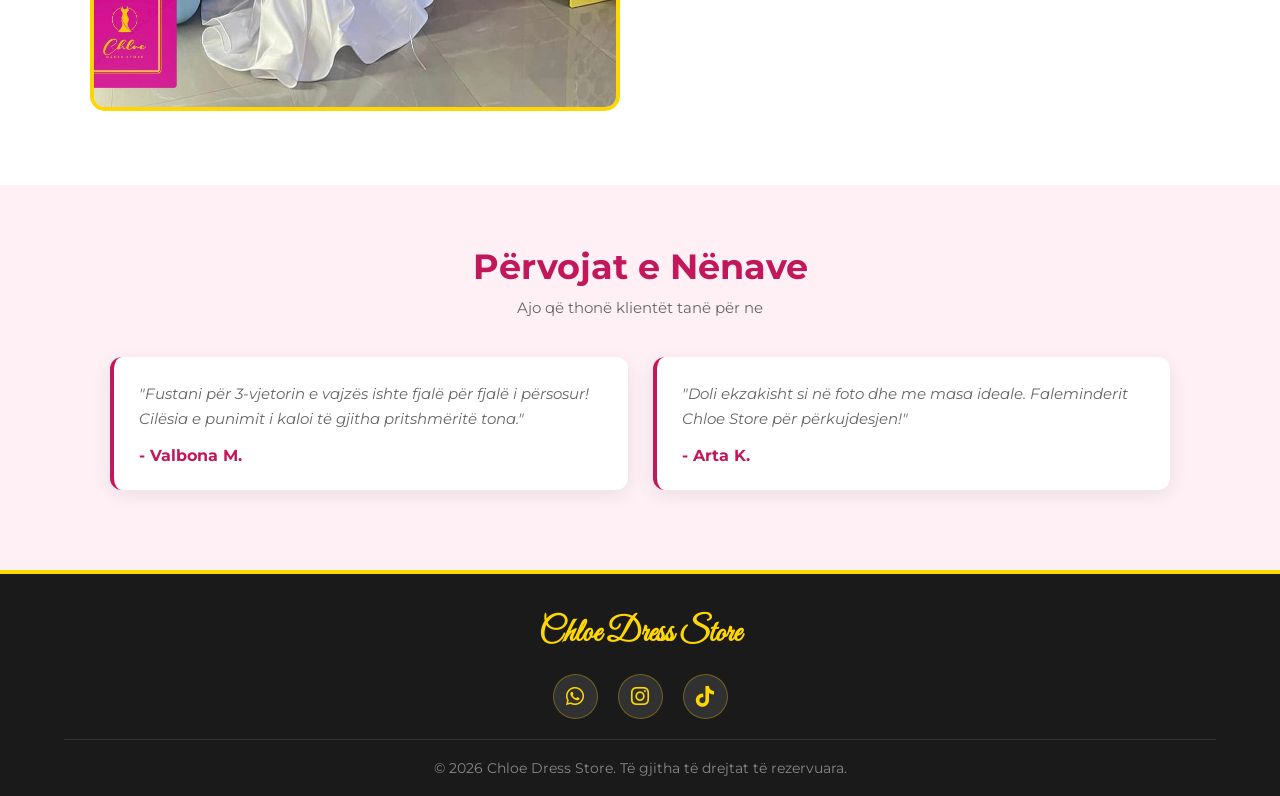
==== commit 20a433ba: "Update index.html" ====
--- a/index.html
+++ b/index.html
@@ -4,254 +4,173 @@
     <meta charset="UTF-8">
     <meta name="viewport" content="width=device-width, initial-scale=1.0">
     <title>Chloe Dress Store | Kryesore</title>
-    
-    <!-- Fontet elegante -->
-    <link href="https://fonts.googleapis.com/css2?family=Playfair+Display:ital,wght@0,400;0,600;1,400;1,600&family=Jost:wght@300;400;500;600&display=swap" rel="stylesheet">
+    <link href="https://fonts.googleapis.com/css2?family=Great+Vibes&family=Montserrat:wght@300;400;500;600;700&display=swap" rel="stylesheet">
     <link rel="stylesheet" href="https://cdnjs.cloudflare.com/ajax/libs/font-awesome/6.4.0/css/all.min.css">
-    
     <style>
         :root {
-            --primary: #222222;
+            --primary: #c2185b;
+            --primary-hover: #9c0d45;
+            --accent: #ffd700;
+            --dark: #1a1a1a;
+            --light-bg: #fff0f5;
             --white: #ffffff;
             --gray: #666666;
-            --border: #f0f0f0;
+            --shadow: 0 5px 20px rgba(0,0,0,0.08);
         }
 
-        * { 
-            margin: 0; 
-            padding: 0; 
-            box-sizing: border-box; 
-            scroll-behavior: smooth; 
-        }
+        * { margin: 0; padding: 0; box-sizing: border-box; font-family: 'Montserrat', sans-serif; scroll-behavior: smooth; }
+        body { background-color: var(--light-bg); color: var(--dark); }
+
+        header { background: var(--primary); padding: 15px 5%; position: sticky; top: 0; z-index: 1000; border-bottom: 3px solid var(--accent); }
+        .nav-container { display: flex; justify-content: space-between; align-items: center; max-width: 1200px; margin: 0 auto; }
+        .logo { display: flex; align-items: center; gap: 10px; text-decoration: none; }
+        .logo-circle { width: 45px; height: 45px; border: 2px solid var(--accent); border-radius: 50%; display: flex; align-items: center; justify-content: center; color: var(--accent); font-size: 1.2rem; }
+        .logo-text { font-family: 'Great Vibes', cursive; font-size: 2.2rem; color: var(--accent); font-weight: bold; line-height: 1; }
+        .logo-sub { display: block; font-size: 0.65rem; letter-spacing: 2px; color: var(--white); text-transform: uppercase; }
         
-        body { 
-            font-family: 'Jost', sans-serif; 
-            background-color: var(--white); 
-            color: var(--primary); 
-            line-height: 1.6;
-        }
+        .nav-menu { display: flex; list-style: none; gap: 15px; }
+        .nav-link { color: var(--white); text-decoration: none; font-weight: 600; font-size: 0.9rem; padding: 8px 16px; border-radius: 20px; transition: 0.3s; }
+        .nav-link:hover, .nav-link.active { background: var(--accent); color: var(--dark); }
+        .hamburger { display: none; color: var(--white); font-size: 1.5rem; cursor: pointer; }
 
-        /* ----- HEADER ----- */
-        header { 
-            background: var(--white); 
-            padding: 15px 5%; 
-            position: sticky; 
-            top: 0; 
-            z-index: 1000; 
-            border-bottom: 1px solid var(--border); 
-        }
-        
-        .nav-container { 
-            display: flex; 
-            justify-content: space-between; 
-            align-items: center; 
-            max-width: 1200px; 
-            margin: 0 auto; 
-        }
-        
-        .logo { 
-            font-family: 'Jost', sans-serif;
-            font-size: 1.5rem; 
-            font-weight: 600;
-            color: var(--primary); 
-            text-decoration: none; 
-            letter-spacing: 0.5px;
-        }
-        
-        .nav-icons { 
-            display: flex; 
-            gap: 20px; 
-            font-size: 1.2rem;
-            color: var(--primary);
-        }
+        .hero { height: 70vh; background: linear-gradient(rgba(194, 24, 91, 0.75), rgba(26, 26, 26, 0.6)), url('https://images.unsplash.com/photo-1518831959646-742c3a14ebf7?auto=format&fit=crop&w=1500&q=80') center/cover; display: flex; align-items: center; justify-content: center; text-align: center; color: var(--white); padding: 0 20px; }
+        .hero h1 { font-family: 'Great Vibes', cursive; font-size: 4.5rem; color: var(--accent); margin-bottom: 10px; }
+        .hero p { font-size: 1.2rem; max-width: 600px; margin: 0 auto 25px auto; font-weight: 300; }
+        .btn-primary { background: var(--accent); color: var(--dark); padding: 14px 35px; border-radius: 30px; text-decoration: none; font-weight: 700; text-transform: uppercase; border: 2px solid var(--accent); transition: 0.3s; display: inline-block; }
+        .btn-primary:hover { background: transparent; color: var(--accent); }
 
-        /* ----- SEKSIONET ME IMAZH NE SFOND (Sipas Fotove) ----- */
-        .image-section {
-            position: relative;
-            display: flex;
-            flex-direction: column;
-            justify-content: center;
-            align-items: center;
-            text-align: center;
-            padding: 80px 20px;
-            color: var(--white);
-            background-size: cover;
-            background-position: center;
-            min-height: 85vh;
-        }
+        .features { display: grid; grid-template-columns: repeat(auto-fit, minmax(250px, 1fr)); gap: 20px; max-width: 1200px; margin: -40px auto 60px auto; padding: 0 20px; position: relative; z-index: 10; }
+        .feature-box { background: var(--white); padding: 30px 20px; border-radius: 12px; text-align: center; box-shadow: var(--shadow); border-bottom: 3px solid var(--accent); }
+        .feature-box i { font-size: 2.2rem; color: var(--primary); margin-bottom: 15px; }
+        .feature-box h4 { font-size: 1.1rem; margin-bottom: 8px; }
+        .feature-box p { font-size: 0.85rem; color: var(--gray); line-height: 1.5; }
 
-        /* Shtresë e errët mbi foto për të lexuar tekstin qartë */
-        .image-section::before {
-            content: '';
-            position: absolute;
-            top: 0; left: 0; right: 0; bottom: 0;
-            background: rgba(0, 0, 0, 0.35); 
-            z-index: 1;
-        }
+        .about-section { background: var(--white); padding: 70px 5%; margin-bottom: 60px; }
+        .about-container { max-width: 1100px; margin: 0 auto; display: grid; grid-template-columns: 1fr 1fr; gap: 40px; align-items: center; }
+        .about-img img { width: 100%; border-radius: 15px; border: 4px solid var(--accent); aspect-ratio: 3/4; object-fit: cover; }
+        .about-text h2 { font-size: 2.2rem; color: var(--primary); margin-bottom: 20px; }
+        .about-text p { color: var(--gray); line-height: 1.7; margin-bottom: 15px; }
 
-        .image-section > * {
-            position: relative;
-            z-index: 2;
-        }
+        .testimonials { max-width: 1100px; margin: 0 auto 80px auto; padding: 0 20px; }
+        .section-title { text-align: center; font-size: 2.2rem; color: var(--primary); margin-bottom: 10px; }
+        .section-subtitle { text-align: center; color: var(--gray); margin-bottom: 40px; font-size: 0.95rem; }
+        .test-grid { display: grid; grid-template-columns: repeat(auto-fit, minmax(300px, 1fr)); gap: 25px; }
+        .test-card { background: var(--white); padding: 25px; border-radius: 12px; box-shadow: var(--shadow); border-left: 4px solid var(--primary); }
+        .test-card p { font-style: italic; color: var(--gray); font-size: 0.95rem; margin-bottom: 15px; line-height: 1.6; }
+        .test-user { font-weight: 700; color: var(--primary); }
 
-        .image-section h1 {
-            font-family: 'Jost', sans-serif;
-            font-size: 3.5rem;
-            font-weight: 600;
-            margin-bottom: 20px;
-            line-height: 1.1;
-            max-width: 900px;
-        }
+        footer { background: var(--dark); color: var(--white); padding: 40px 5% 20px 5%; border-top: 4px solid var(--accent); text-align: center; }
+        .footer-content { max-width: 1200px; margin: 0 auto; display: flex; flex-direction: column; align-items: center; gap: 20px; }
+        .social-icons { display: flex; gap: 20px; }
+        .social-btn { width: 45px; height: 45px; background: rgba(255, 255, 255, 0.1); color: var(--accent); border-radius: 50%; display: flex; align-items: center; justify-content: center; font-size: 1.3rem; text-decoration: none; border: 1px solid rgba(255, 215, 0, 0.3); transition: 0.3s; }
+        .social-btn:hover { background: var(--primary); color: var(--white); transform: translateY(-3px); }
+        .copyright { margin-top: 20px; padding-top: 20px; border-top: 1px solid #333; color: #888; font-size: 0.85rem; width: 100%; }
 
-        .image-section p {
-            font-family: 'Jost', sans-serif;
-            font-size: 1.5rem;
-            font-weight: 500;
-            max-width: 800px;
-            margin-bottom: 40px;
-            line-height: 1.4;
-        }
-
-        .about-text-block p {
-            margin-bottom: 25px;
-        }
-
-        /* Butonat Transparent me Kontur */
-        .btn-outline {
-            display: inline-block;
-            padding: 14px 40px;
-            border: 1px solid var(--white);
-            border-radius: 8px; /* Kënde të lakuara lehtë si në foto */
-            color: var(--white);
-            text-decoration: none;
-            font-size: 1.1rem;
-            font-weight: 400;
-            transition: all 0.3s ease;
-        }
-
-        .btn-outline:hover {
-            background: var(--white);
-            color: var(--primary);
-        }
-
-        /* Fotot e Sfondit per secilin seksion */
-        .hero-bg {
-            background-image: url('https://images.unsplash.com/photo-1518831959646-742c3a14ebf7?auto=format&fit=crop&w=1500&q=80');
-        }
-        
-        .order-bg {
-            background-image: url('https://images.unsplash.com/photo-1600880292203-757bb62b4baf?auto=format&fit=crop&w=1500&q=80');
-        }
-
-        .about-bg {
-            background-image: url('https://images.unsplash.com/photo-1587241321921-91a834d6d191?auto=format&fit=crop&w=1500&q=80');
-        }
-
-        /* ----- INFO BAR (VIP LIST) ----- */
-        .newsletter-bar {
-            background-color: #fff0f5; /* Ngjyrë e lehtë rozë si në fund të fotos */
-            text-align: center;
-            padding: 20px;
-            font-weight: 600;
-            font-size: 1.1rem;
-            color: var(--primary);
-        }
-
-        /* ----- FOOTER ----- */
-        footer { 
-            background: var(--white); 
-            color: var(--primary); 
-            padding: 40px 5% 20px 5%; 
-            border-top: 1px solid var(--border); 
-            text-align: center; 
-        }
-        
-        .social-icons { 
-            display: flex; 
-            justify-content: center;
-            gap: 25px; 
-            margin-bottom: 20px;
-        }
-        
-        .social-btn { 
-            color: var(--gray); 
-            font-size: 1.3rem; 
-            text-decoration: none; 
-            transition: color 0.3s; 
-        }
-        
-        .social-btn:hover { 
-            color: #000; 
-        }
-        
-        .copyright { 
-            color: var(--gray); 
-            font-size: 0.85rem; 
-        }
-
-        /* ----- RESPONSIVE ----- */
         @media (max-width: 768px) {
-            .image-section h1 { 
-                font-size: 2.5rem; 
-            }
-            .image-section p {
-                font-size: 1.2rem;
-            }
+            .nav-menu { position: fixed; top: 75px; left: -100%; width: 100%; height: calc(100vh - 75px); background: var(--primary); flex-direction: column; align-items: center; padding-top: 40px; transition: 0.4s; }
+            .nav-menu.active { left: 0; }
+            .hamburger { display: block; }
+            .about-container { grid-template-columns: 1fr; }
+            .hero h1 { font-size: 3rem; }
         }
     </style>
 </head>
 <body>
 
-    <!-- Header (Menu) -->
     <header>
         <div class="nav-container">
-            <div><i class="fas fa-bars"></i> &nbsp;&nbsp; <i class="fas fa-search"></i></div>
-            <a href="index.html" class="logo">Chloe Dress Store</a>
-            <div class="nav-icons">
-                <i class="far fa-user"></i>
-                <i class="fas fa-shopping-bag"></i>
-            </div>
+            <a href="index.html" class="logo">
+                <div class="logo-circle"><i class="fas fa-crown"></i></div>
+                <div><span class="logo-text">Chloe</span><span class="logo-sub">Dress Store</span></div>
+            </a>
+            <ul class="nav-menu" id="navMenu">
+                <li><a href="index.html" class="nav-link active">Kreu</a></li>
+                <li><a href="dresses.html" class="nav-link">Koleksioni i Fustaneve</a></li>
+                <li><a href="#kontakt" class="nav-link">Kontakt</a></li>
+            </ul>
+            <div class="hamburger" id="hamburger"><i class="fas fa-bars"></i></div>
         </div>
     </header>
 
-    <!-- Seksioni 1: Hero (Bazuar në image.png sipër) -->
-    <section class="image-section hero-bg">
-        <h1>Fustane elegante për princesha të vogla</h1>
-        <p>Punuar me dashuri, dizenjuar për të shkëlqyer në çdo moment të veçantë.</p>
-        <a href="dresses.html" class="btn-outline">Shiko fustanet</a>
+    <section class="hero">
+        <div class="hero-content">
+            <h1>Fustane elegante për princesha të vogla</h1>
+            <p>Punuar me dashuri, dizenjuar për të shkëlqyer në çdo moment të veçantë.</p>
+            <a href="dresses.html" class="btn-primary">Shiko fustanet</a>
+        </div>
     </section>
 
-    <!-- Seksioni 2: Made to Order (Bazuar në image.png poshtë) -->
-    <section class="image-section order-bg">
-        <h1>Me porosi</h1>
-        <p>Çdo fustan qepet posaçërisht për ju. Ju lutem lejoni 5–7 ditë për prodhim për të garantuar cilësinë maksimale.</p>
+    <div class="features">
+        <div class="feature-box">
+            <i class="fas fa-ruler-combined"></i>
+            <h4>Me porosi</h4>
+            <p>Çdo fustan qepet posaçërisht për ju. Ju lutem lejoni 5–7 ditë për prodhim për të garantuar cilësinë maksimale.</p>
+        </div>
+        <div class="feature-box">
+            <i class="fas fa-gem"></i>
+            <h4>Cilësi Premium</h4>
+            <p>Materiale luksoze e të rehatshme për lëkurën e fëmijëve.</p>
+        </div>
+        <div class="feature-box">
+            <i class="fas fa-shipping-fast"></i>
+            <h4>Dërgesa me Postë</h4>
+            <p>Shërbim i shpejtë në Shqipëri, Kosovë dhe të gjithë rajonin.</p>
+        </div>
+    </div>
+
+    <section class="about-section">
+        <div class="about-container">
+            <div class="about-img">
+                <img src="Dresses Images/Dress3_1.jpg" alt="Chloe Store">
+            </div>
+            <div class="about-text">
+                <h2>Rreth Nesh</h2>
+                <p><strong>Chloe Dress Store</strong> u themelua në vitin 2017, si një dyqan online i krijuar me pasion për fustane elegante dhe unike për vajza të vogla.</p>
+                <p>Çdo pjesë punohet me kujdes me dorë, me dashuri, vëmendje ndaj detajeve dhe me dëshirën për ta bërë çdo moment të veçantë.</p>
+                <p>Misioni ynë është të sjellim bukuri, butësi dhe vetëbesim për çdo princeshë të vogël.</p>
+                <br>
+                <a href="dresses.html" class="btn-primary" style="padding: 10px 25px; font-size: 0.9rem;">Gjej fustanin e saj perfekt</a>
+            </div>
+        </div>
     </section>
 
-    <!-- Seksioni 3: Rreth Nesh (Bazuar në image_2.png) -->
-    <section class="image-section about-bg">
-        <div class="about-text-block">
-            <p>Chloe Dress Store u themelua në vitin 2017, si një dyqan online i krijuar me pasion për fustane elegante dhe unike për vajza të vogla.</p>
-            <p>Çdo pjesë punohet me kujdes me dorë, me dashuri, vëmendje ndaj detajeve dhe me dëshirën për ta bërë çdo moment të veçantë.</p>
-            <p>Misioni ynë është të sjellim bukuri, butësi dhe vetëbesim për çdo princeshë të vogël.</p>
+    <section class="testimonials">
+        <h2 class="section-title">Përvojat e Nënave</h2>
+        <p class="section-subtitle">Ajo që thonë klientët tanë për ne</p>
+        <div class="test-grid">
+            <div class="test-card">
+                <p>"Fustani për 3-vjetorin e vajzës ishte fjalë për fjalë i përsosur! Cilësia e punimit i kaloi të gjitha pritshmëritë tona."</p>
+                <div class="test-user">- Valbona M.</div>
+            </div>
+            <div class="test-card">
+                <p>"Doli ekzakisht si në foto dhe me masa ideale. Faleminderit Chloe Store për përkujdesjen!"</p>
+                <div class="test-user">- Arta K.</div>
+            </div>
         </div>
-        <a href="dresses.html" class="btn-outline">Gjej fustanin e saj perfekt</a>
     </section>
 
-    <!-- Shiriti i Newsletter -->
-    <div class="newsletter-bar">
-        Join our VIP list 💌 <br>
-        <span style="font-size: 0.9rem; font-weight: 400;">Bëhuni të parët që zbuloni fustanet e reja & ofertat ekskluzive</span>
-    </div>
-
-    <!-- Footer -->
-    <footer>
-        <div class="social-icons">
-            <a href="#" class="social-btn"><i class="fab fa-whatsapp"></i></a>
-            <a href="#" class="social-btn"><i class="fab fa-instagram"></i></a>
-            <a href="#" class="social-btn"><i class="fab fa-tiktok"></i></a>
+    <footer id="kontakt">
+        <div class="footer-content">
+            <h3 style="color: var(--accent); font-family: 'Great Vibes', cursive; font-size: 2rem;">Chloe Dress Store</h3>
+            <div class="social-icons">
+                <a href="https://wa.me/355686715188" target="_blank" class="social-btn"><i class="fab fa-whatsapp"></i></a>
+                <a href="https://instagram.com/chloe_dress_store" target="_blank" class="social-btn"><i class="fab fa-instagram"></i></a>
+                <a href="https://tiktok.com/@chloe_dress" target="_blank" class="social-btn"><i class="fab fa-tiktok"></i></a>
+            </div>
         </div>
         <div class="copyright">&copy; 2026 Chloe Dress Store. Të gjitha të drejtat të rezervuara.</div>
     </footer>
 
+    <script>
+        const hamburger = document.getElementById('hamburger');
+        const navMenu = document.getElementById('navMenu');
+        const navLinks = document.querySelectorAll('.nav-link');
+
+        hamburger.addEventListener('click', () => navMenu.classList.toggle('active'));
+        
+        navLinks.forEach(link => {
+            link.addEventListener('click', () => navMenu.classList.remove('active'));
+        });
+    </script>
 </body>
 </html>
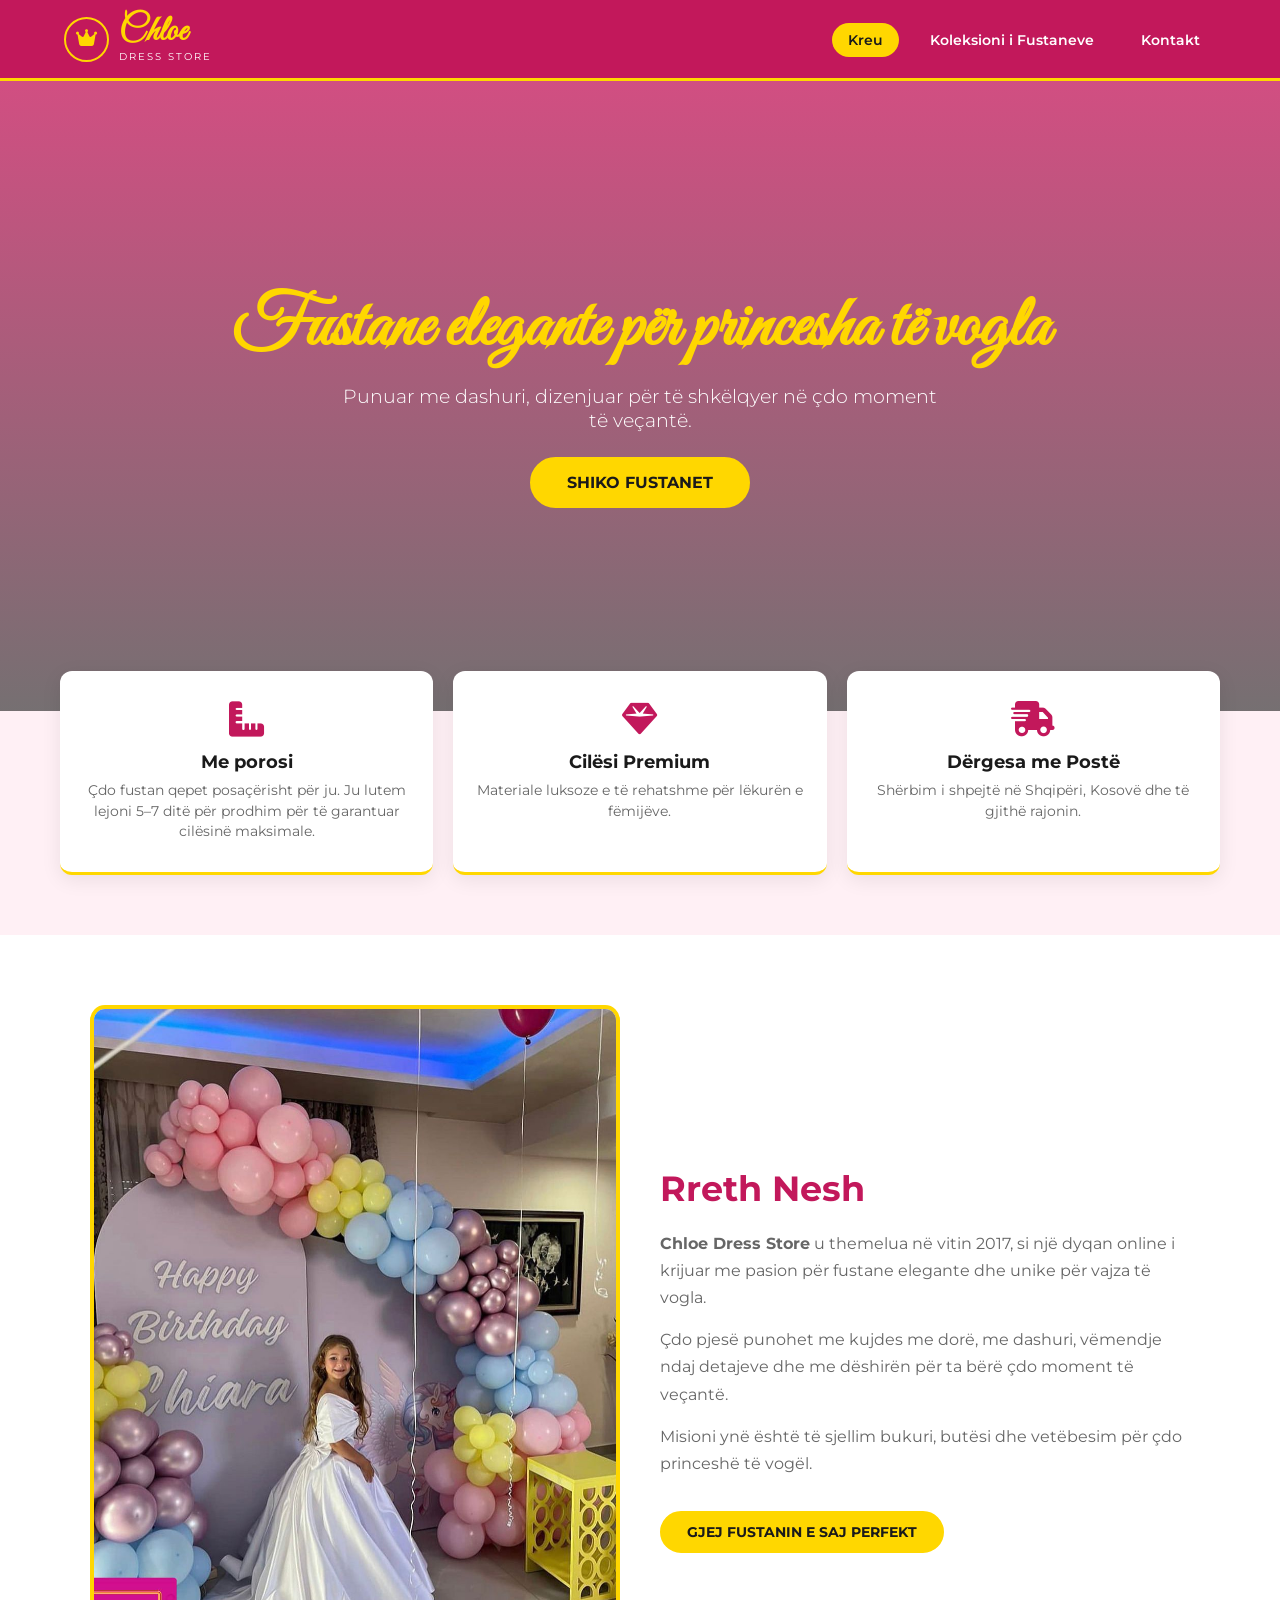
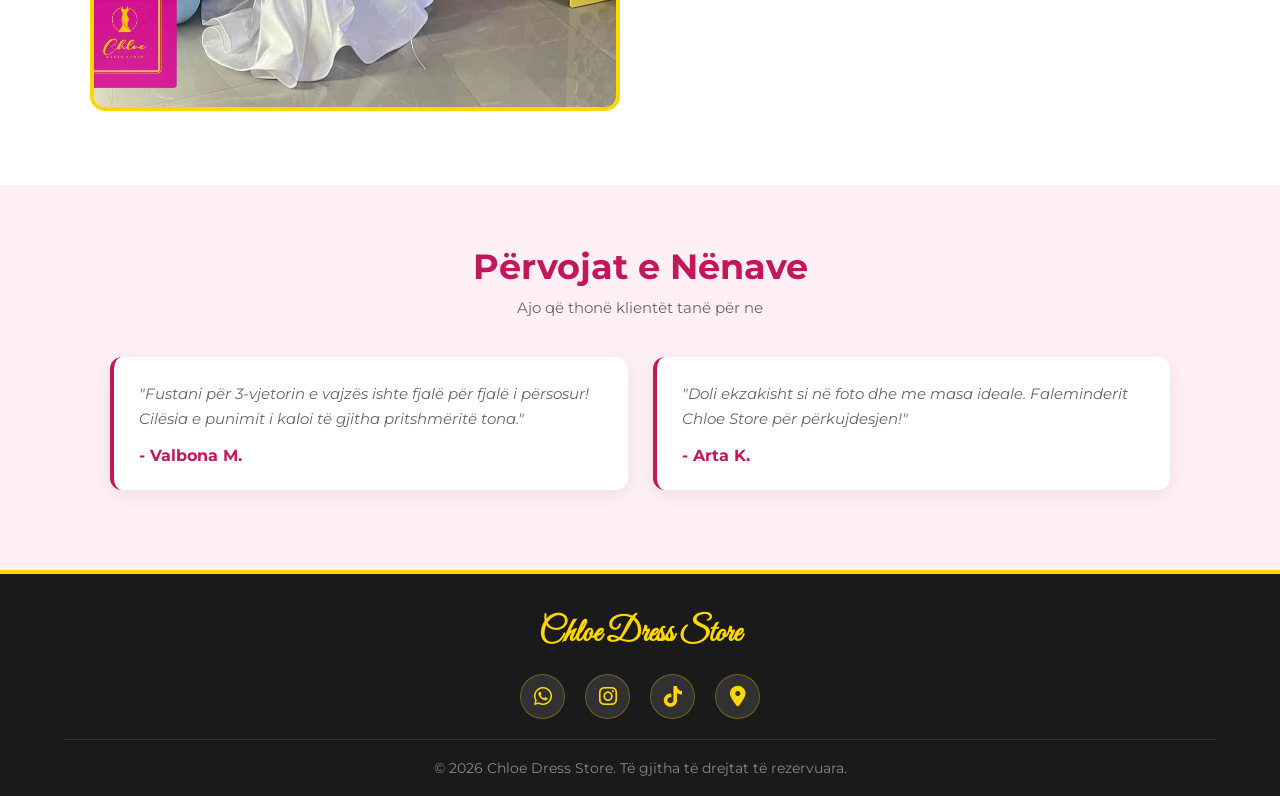
==== commit 6ad36913: "New" ====
--- a/index.html
+++ b/index.html
@@ -153,9 +153,10 @@
         <div class="footer-content">
             <h3 style="color: var(--accent); font-family: 'Great Vibes', cursive; font-size: 2rem;">Chloe Dress Store</h3>
             <div class="social-icons">
-                <a href="https://wa.me/355686715188" target="_blank" class="social-btn"><i class="fab fa-whatsapp"></i></a>
-                <a href="https://instagram.com/chloe_dress_store" target="_blank" class="social-btn"><i class="fab fa-instagram"></i></a>
-                <a href="https://tiktok.com/@chloe_dress" target="_blank" class="social-btn"><i class="fab fa-tiktok"></i></a>
+                <a href="https://wa.me/355686715188" target="_blank" class="social-btn" title="WhatsApp"><i class="fab fa-whatsapp"></i></a>
+                <a href="https://instagram.com/chloe_dress_store" target="_blank" class="social-btn" title="Instagram"><i class="fab fa-instagram"></i></a>
+                <a href="https://tiktok.com/@chloe_dress" target="_blank" class="social-btn" title="TikTok"><i class="fab fa-tiktok"></i></a>
+                <a href="https://maps.app.goo.gl/uAFEYKA2B8LZtSoo7" target="_blank" class="social-btn" title="Vendndodhja në Google Maps"><i class="fas fa-location-dot"></i></a>
             </div>
         </div>
         <div class="copyright">&copy; 2026 Chloe Dress Store. Të gjitha të drejtat të rezervuara.</div>
@@ -173,4 +174,4 @@
         });
     </script>
 </body>
-</html>
+</html>
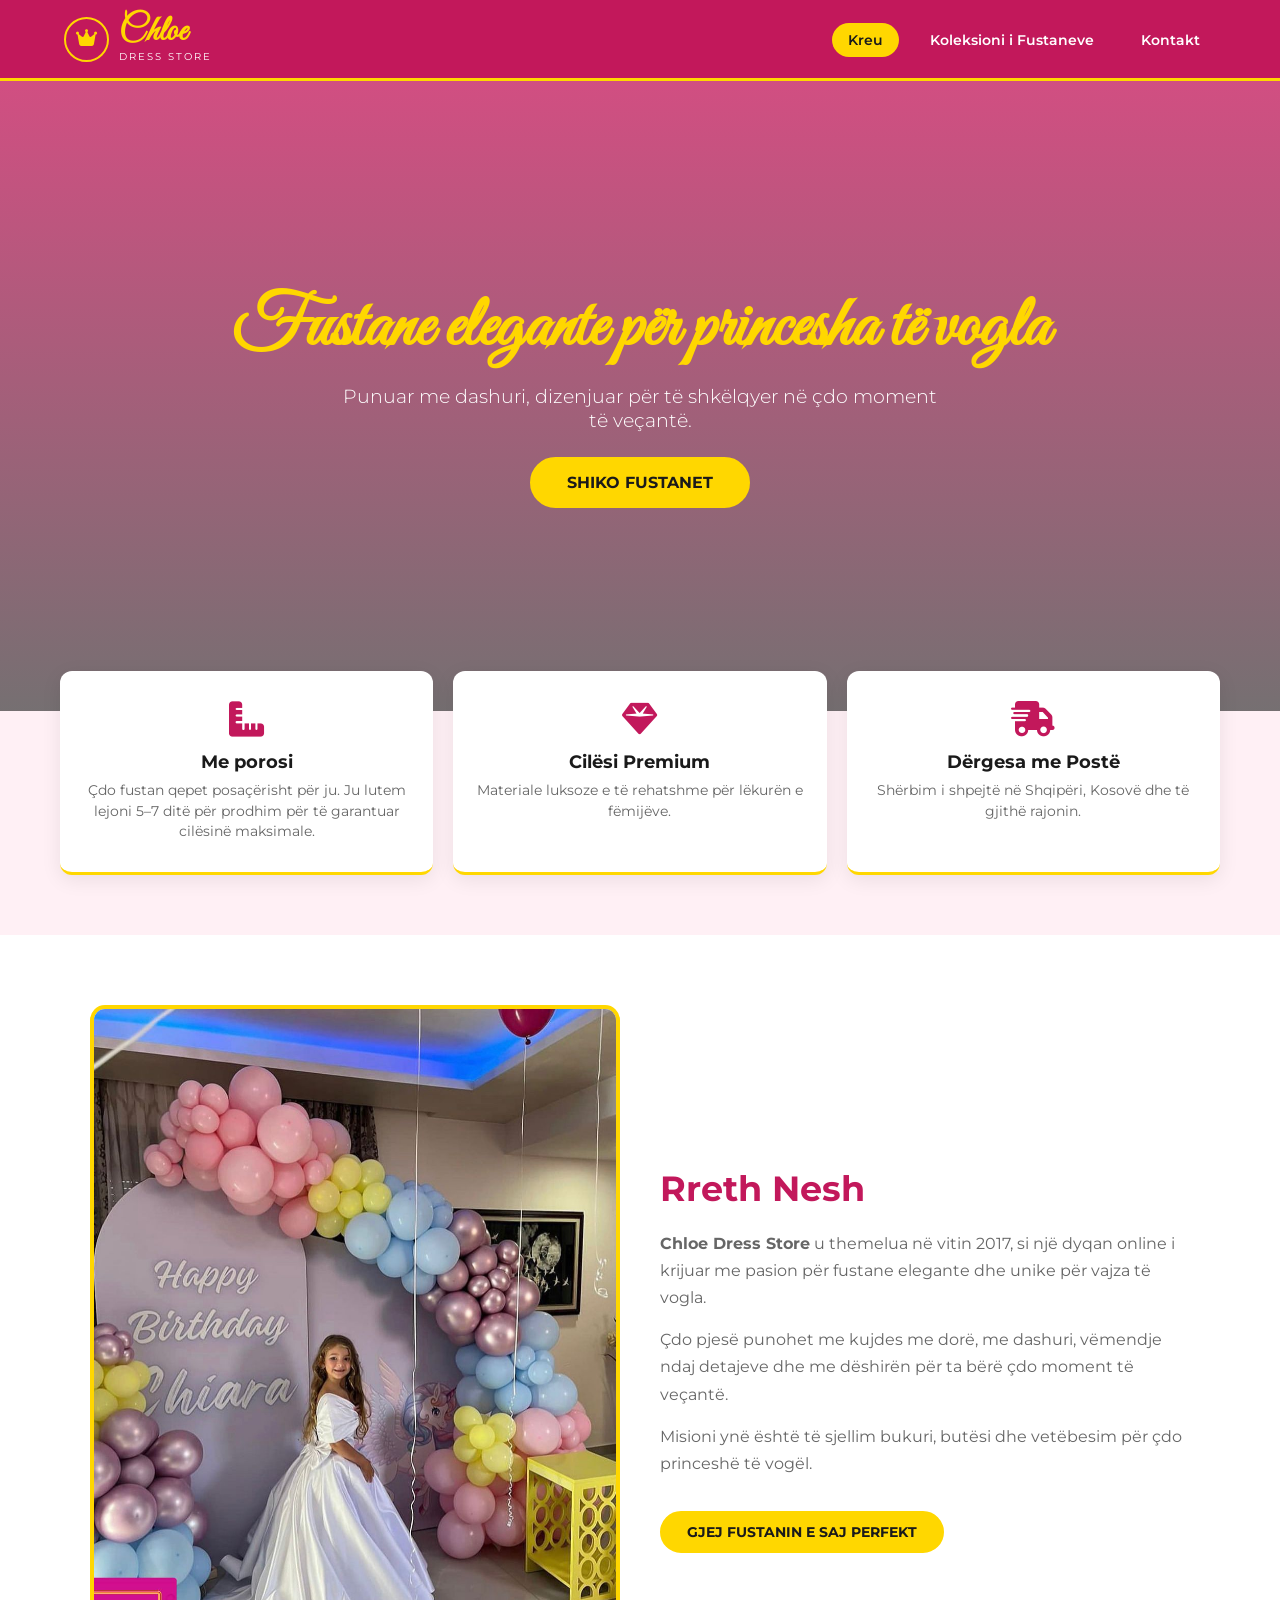
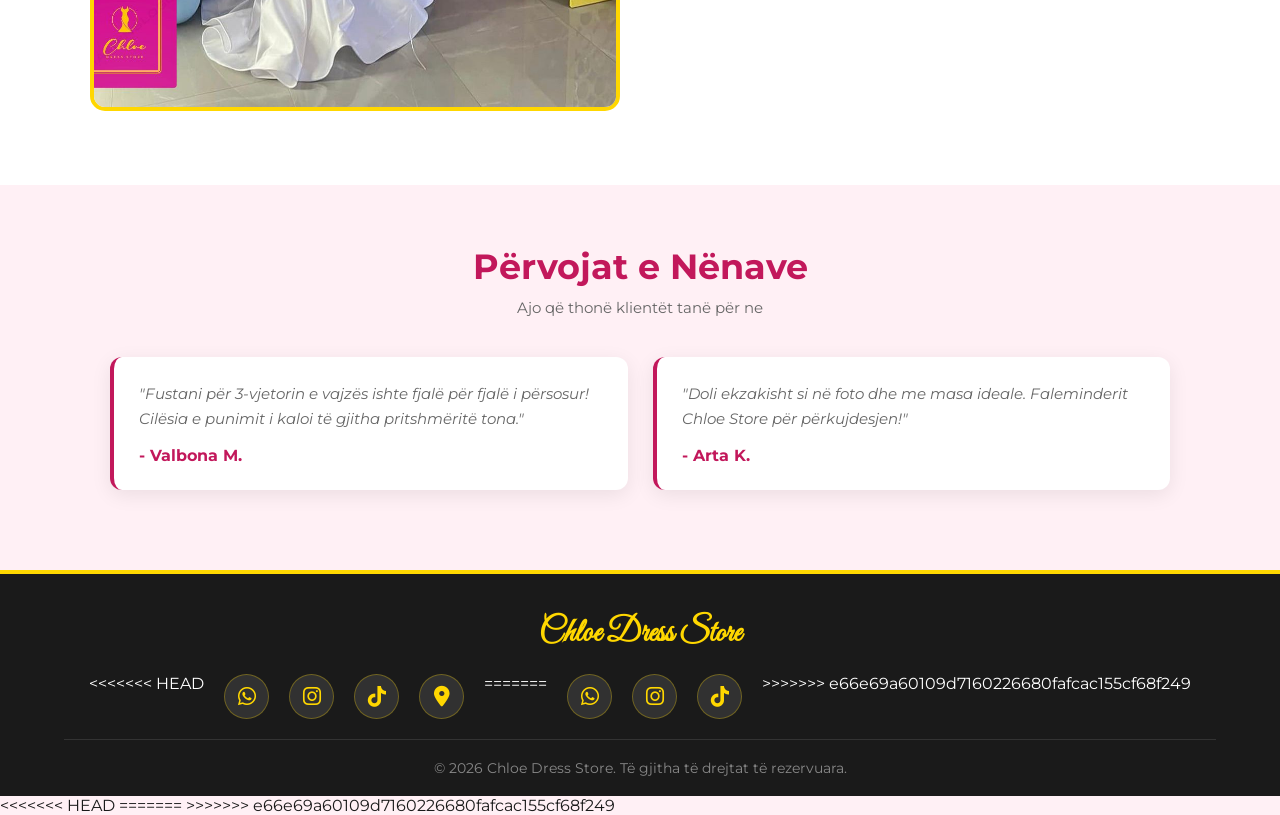
==== commit 251d5ddc: "new" ====
--- a/index.html
+++ b/index.html
@@ -153,10 +153,16 @@
         <div class="footer-content">
             <h3 style="color: var(--accent); font-family: 'Great Vibes', cursive; font-size: 2rem;">Chloe Dress Store</h3>
             <div class="social-icons">
+<<<<<<< HEAD
                 <a href="https://wa.me/355686715188" target="_blank" class="social-btn" title="WhatsApp"><i class="fab fa-whatsapp"></i></a>
                 <a href="https://instagram.com/chloe_dress_store" target="_blank" class="social-btn" title="Instagram"><i class="fab fa-instagram"></i></a>
                 <a href="https://tiktok.com/@chloe_dress" target="_blank" class="social-btn" title="TikTok"><i class="fab fa-tiktok"></i></a>
                 <a href="https://maps.app.goo.gl/uAFEYKA2B8LZtSoo7" target="_blank" class="social-btn" title="Vendndodhja në Google Maps"><i class="fas fa-location-dot"></i></a>
+=======
+                <a href="https://wa.me/355686715188" target="_blank" class="social-btn"><i class="fab fa-whatsapp"></i></a>
+                <a href="https://instagram.com/chloe_dress_store" target="_blank" class="social-btn"><i class="fab fa-instagram"></i></a>
+                <a href="https://tiktok.com/@chloe_dress" target="_blank" class="social-btn"><i class="fab fa-tiktok"></i></a>
+>>>>>>> e66e69a60109d7160226680fafcac155cf68f249
             </div>
         </div>
         <div class="copyright">&copy; 2026 Chloe Dress Store. Të gjitha të drejtat të rezervuara.</div>
@@ -174,4 +180,8 @@
         });
     </script>
 </body>
-</html>+<<<<<<< HEAD
+</html>
+=======
+</html>
+>>>>>>> e66e69a60109d7160226680fafcac155cf68f249
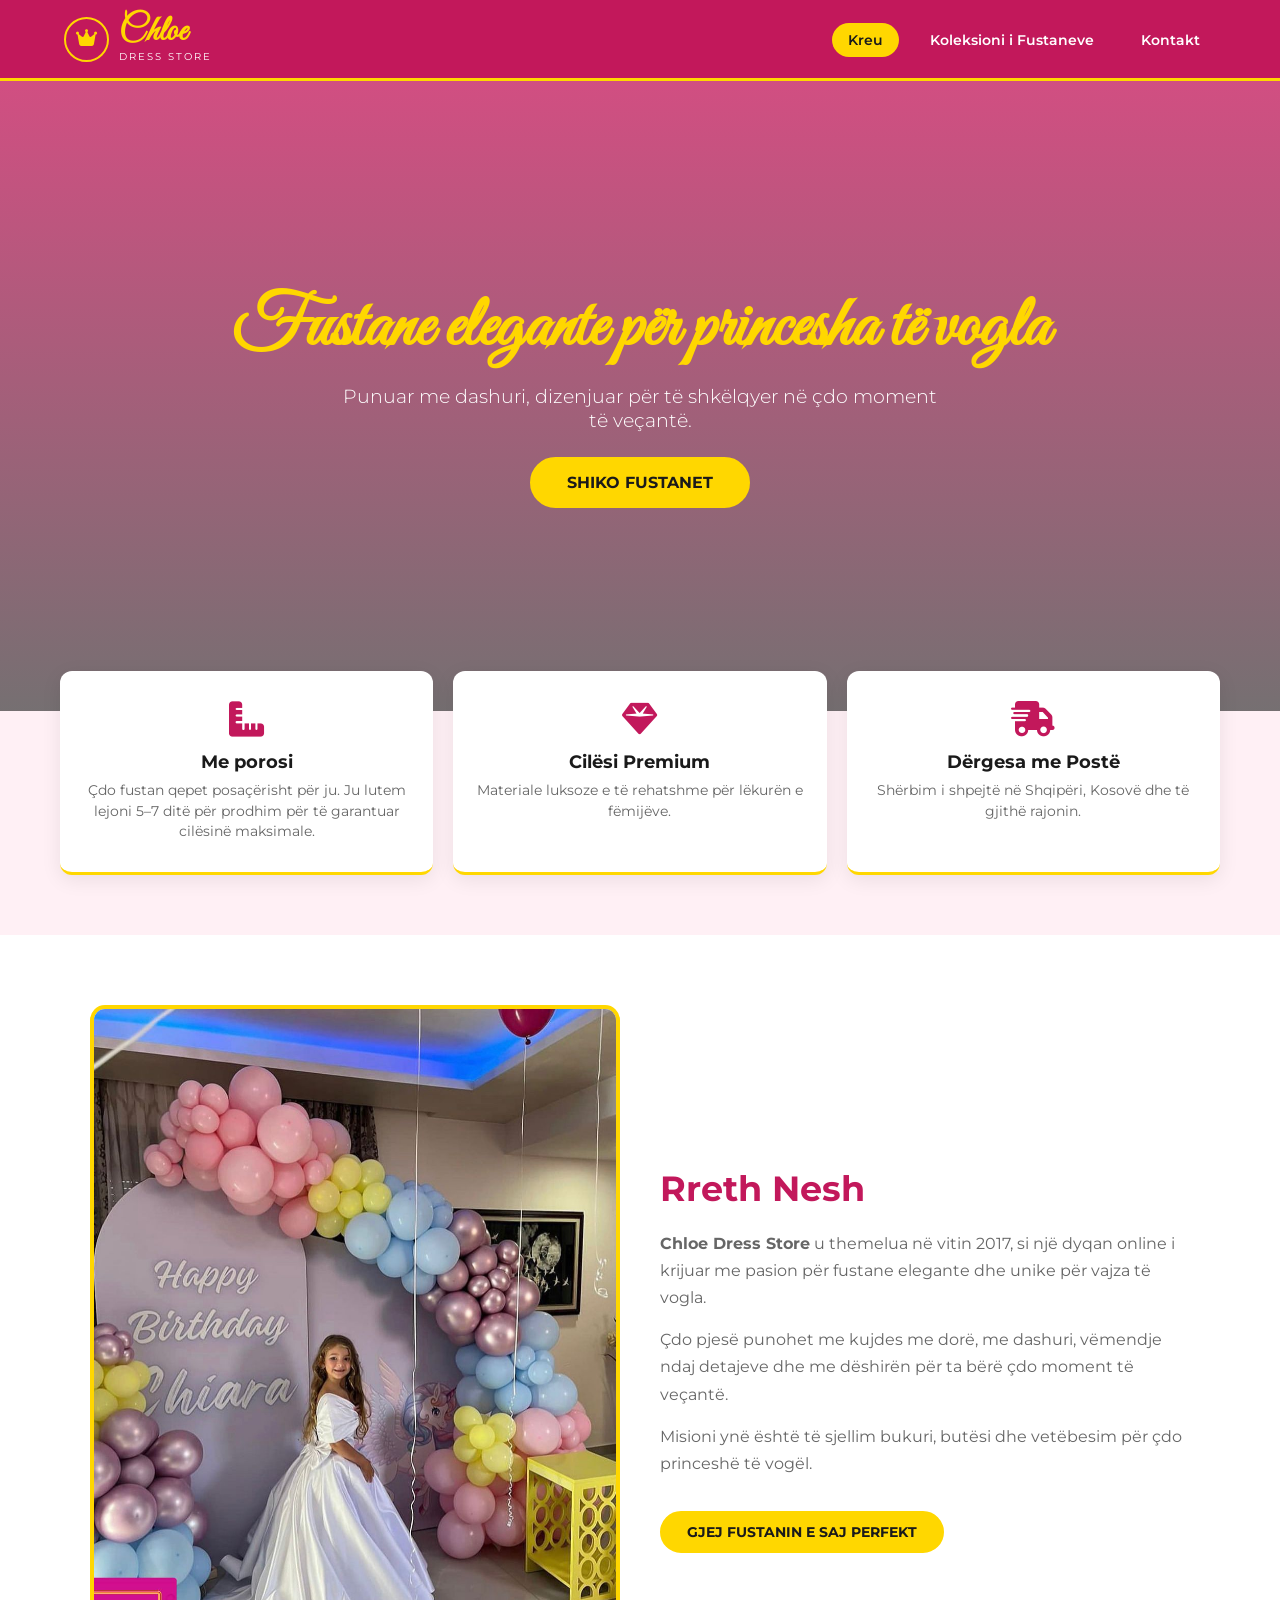
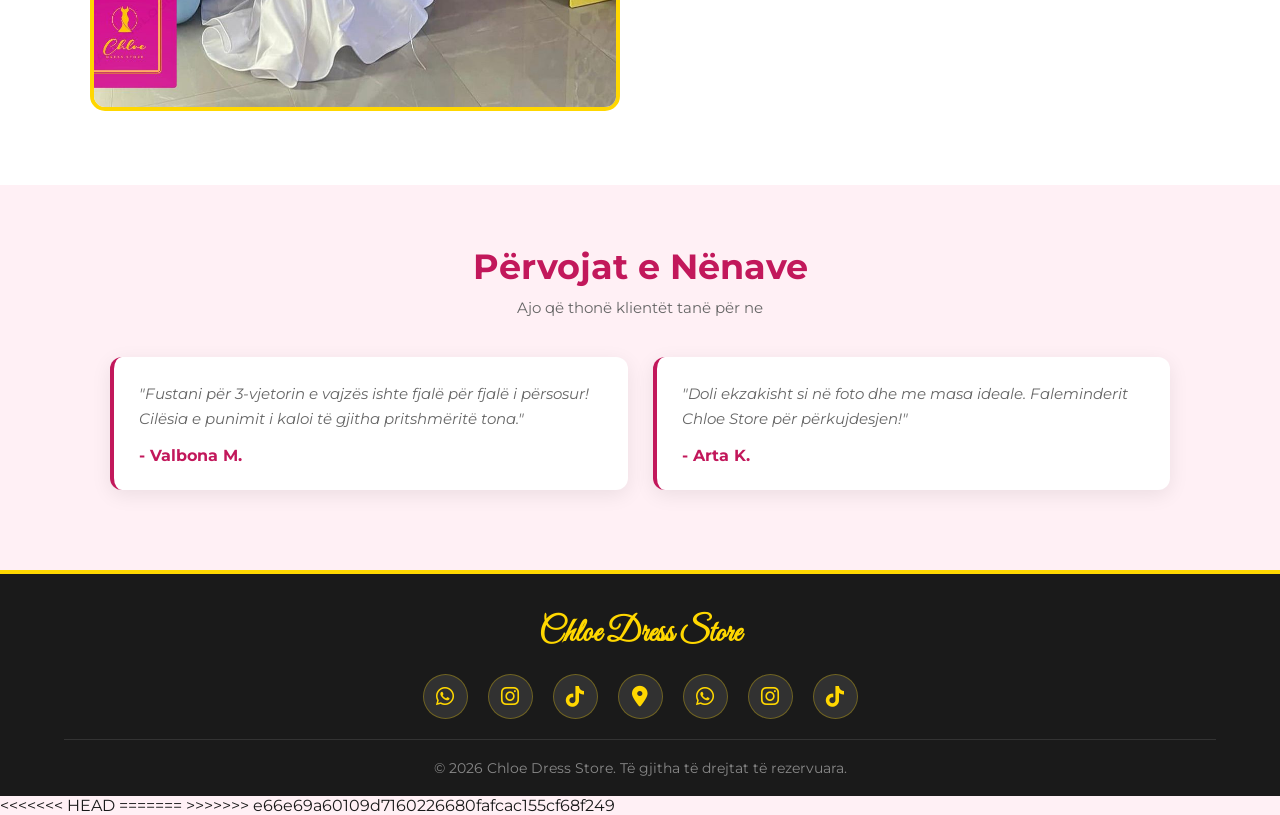
==== commit bf3742d6: "Update index.html" ====
--- a/index.html
+++ b/index.html
@@ -153,16 +153,16 @@
         <div class="footer-content">
             <h3 style="color: var(--accent); font-family: 'Great Vibes', cursive; font-size: 2rem;">Chloe Dress Store</h3>
             <div class="social-icons">
-<<<<<<< HEAD
+
                 <a href="https://wa.me/355686715188" target="_blank" class="social-btn" title="WhatsApp"><i class="fab fa-whatsapp"></i></a>
                 <a href="https://instagram.com/chloe_dress_store" target="_blank" class="social-btn" title="Instagram"><i class="fab fa-instagram"></i></a>
                 <a href="https://tiktok.com/@chloe_dress" target="_blank" class="social-btn" title="TikTok"><i class="fab fa-tiktok"></i></a>
                 <a href="https://maps.app.goo.gl/uAFEYKA2B8LZtSoo7" target="_blank" class="social-btn" title="Vendndodhja në Google Maps"><i class="fas fa-location-dot"></i></a>
-=======
+
                 <a href="https://wa.me/355686715188" target="_blank" class="social-btn"><i class="fab fa-whatsapp"></i></a>
                 <a href="https://instagram.com/chloe_dress_store" target="_blank" class="social-btn"><i class="fab fa-instagram"></i></a>
                 <a href="https://tiktok.com/@chloe_dress" target="_blank" class="social-btn"><i class="fab fa-tiktok"></i></a>
->>>>>>> e66e69a60109d7160226680fafcac155cf68f249
+
             </div>
         </div>
         <div class="copyright">&copy; 2026 Chloe Dress Store. Të gjitha të drejtat të rezervuara.</div>
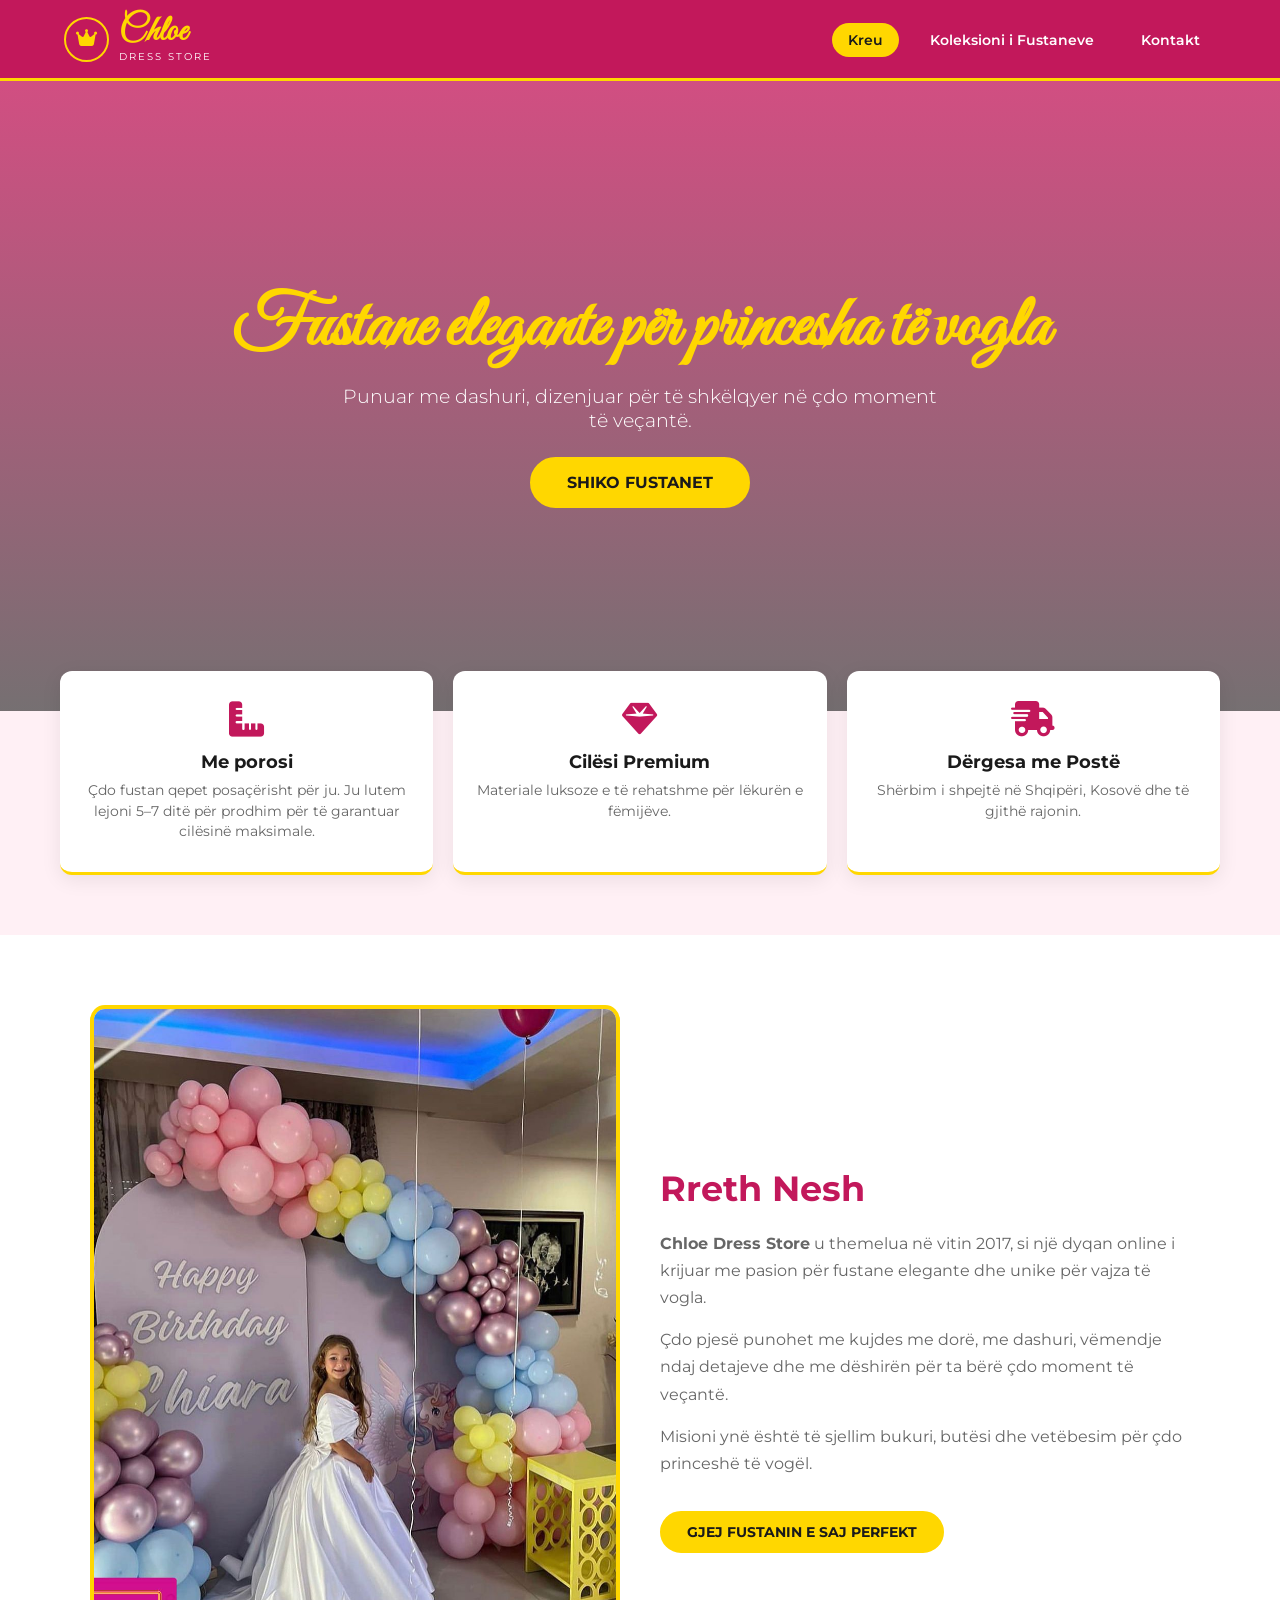
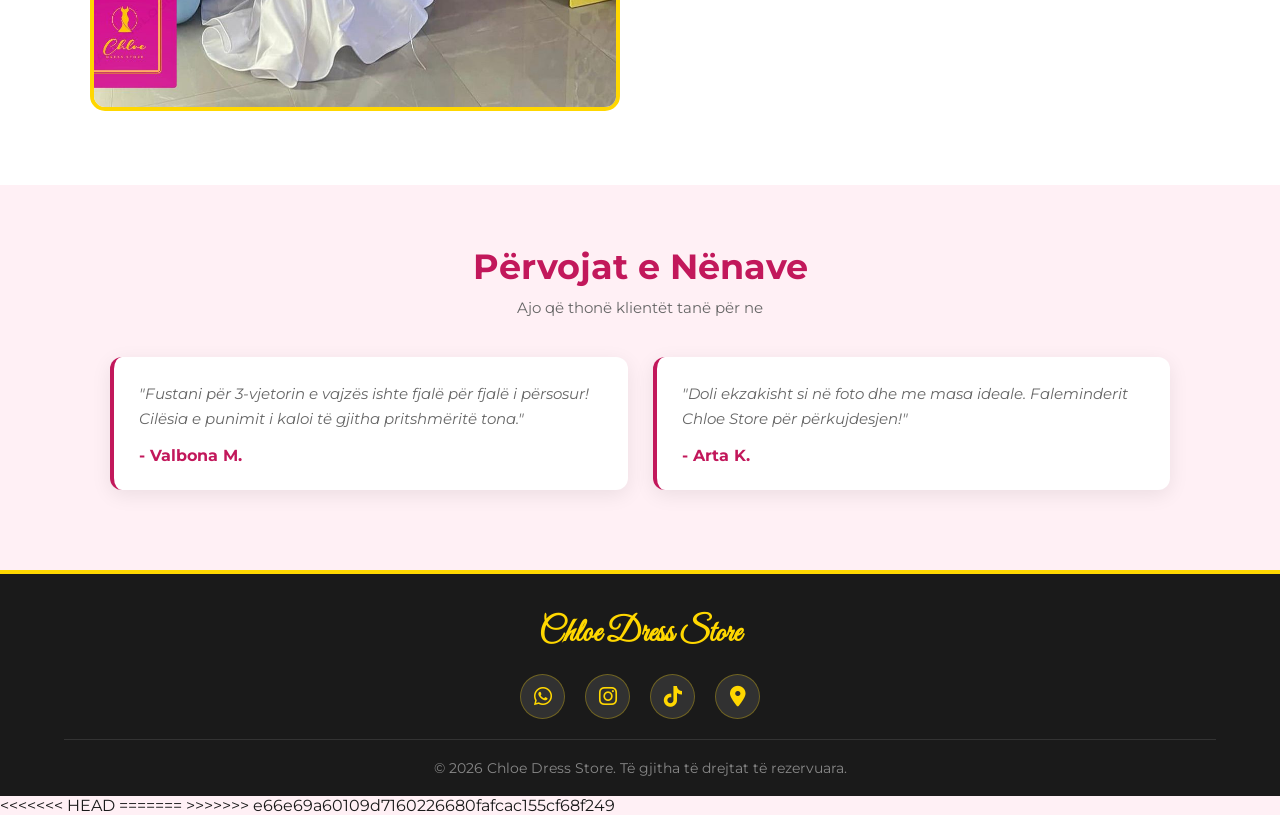
==== commit b02b8041: "Update index.html" ====
--- a/index.html
+++ b/index.html
@@ -149,20 +149,16 @@
         </div>
     </section>
 
+ 
+    
     <footer id="kontakt">
         <div class="footer-content">
             <h3 style="color: var(--accent); font-family: 'Great Vibes', cursive; font-size: 2rem;">Chloe Dress Store</h3>
             <div class="social-icons">
-
-                <a href="https://wa.me/355686715188" target="_blank" class="social-btn" title="WhatsApp"><i class="fab fa-whatsapp"></i></a>
-                <a href="https://instagram.com/chloe_dress_store" target="_blank" class="social-btn" title="Instagram"><i class="fab fa-instagram"></i></a>
-                <a href="https://tiktok.com/@chloe_dress" target="_blank" class="social-btn" title="TikTok"><i class="fab fa-tiktok"></i></a>
-                <a href="https://maps.app.goo.gl/uAFEYKA2B8LZtSoo7" target="_blank" class="social-btn" title="Vendndodhja në Google Maps"><i class="fas fa-location-dot"></i></a>
-
                 <a href="https://wa.me/355686715188" target="_blank" class="social-btn"><i class="fab fa-whatsapp"></i></a>
                 <a href="https://instagram.com/chloe_dress_store" target="_blank" class="social-btn"><i class="fab fa-instagram"></i></a>
                 <a href="https://tiktok.com/@chloe_dress" target="_blank" class="social-btn"><i class="fab fa-tiktok"></i></a>
-
+                <a href="https://maps.app.goo.gl/uAFEYKA2B8LZtSoo7" target="_blank" class="social-btn" title="Vendndodhja në Google Maps"><i class="fas fa-location-dot"></i></a>
             </div>
         </div>
         <div class="copyright">&copy; 2026 Chloe Dress Store. Të gjitha të drejtat të rezervuara.</div>
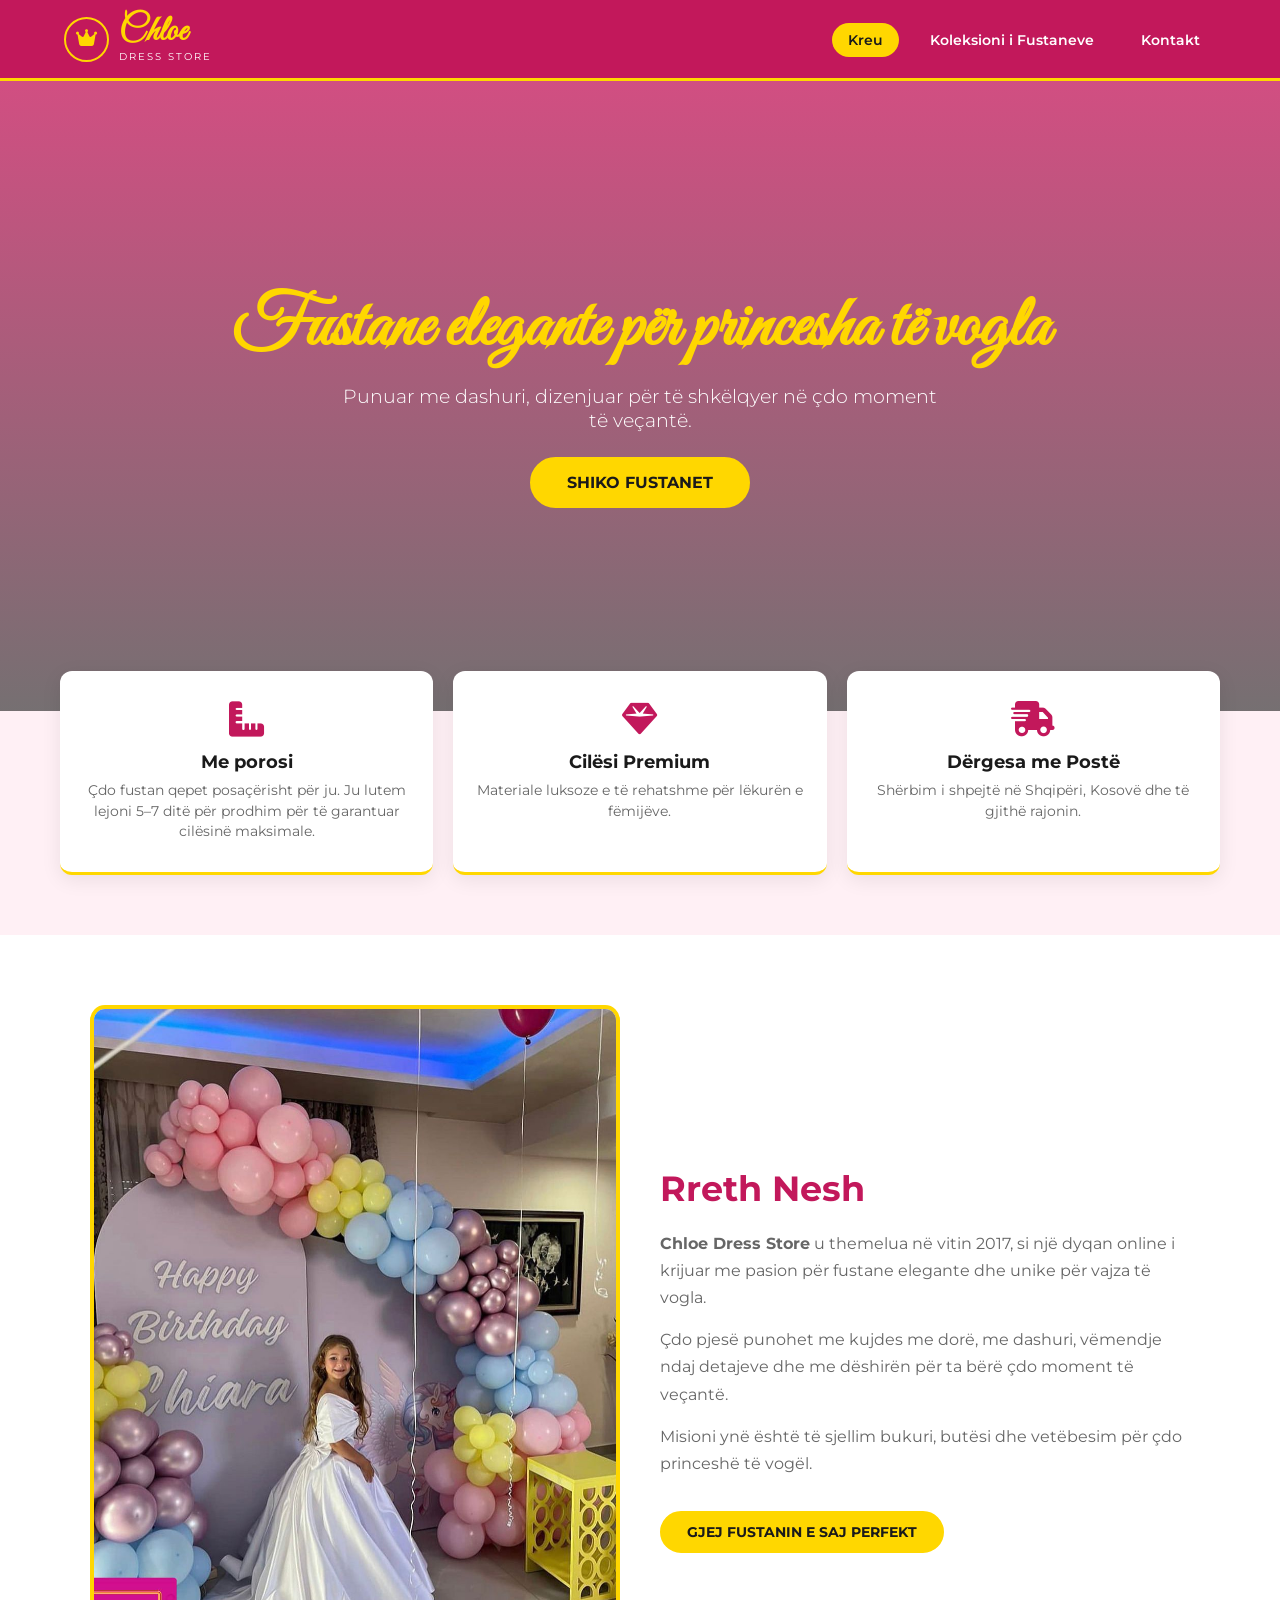
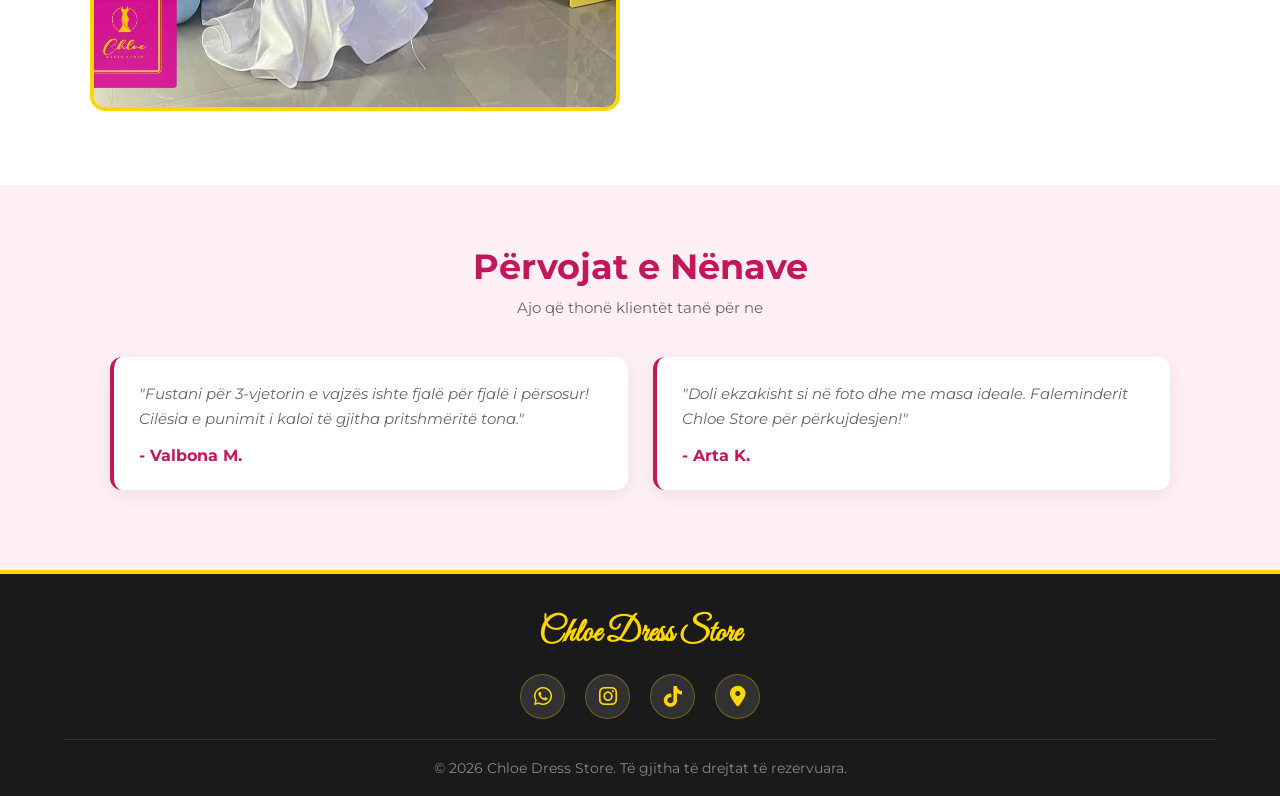
==== commit 1f6f5608: "Update index.html" ====
--- a/index.html
+++ b/index.html
@@ -176,8 +176,4 @@
         });
     </script>
 </body>
-<<<<<<< HEAD
 </html>
-=======
-</html>
->>>>>>> e66e69a60109d7160226680fafcac155cf68f249
